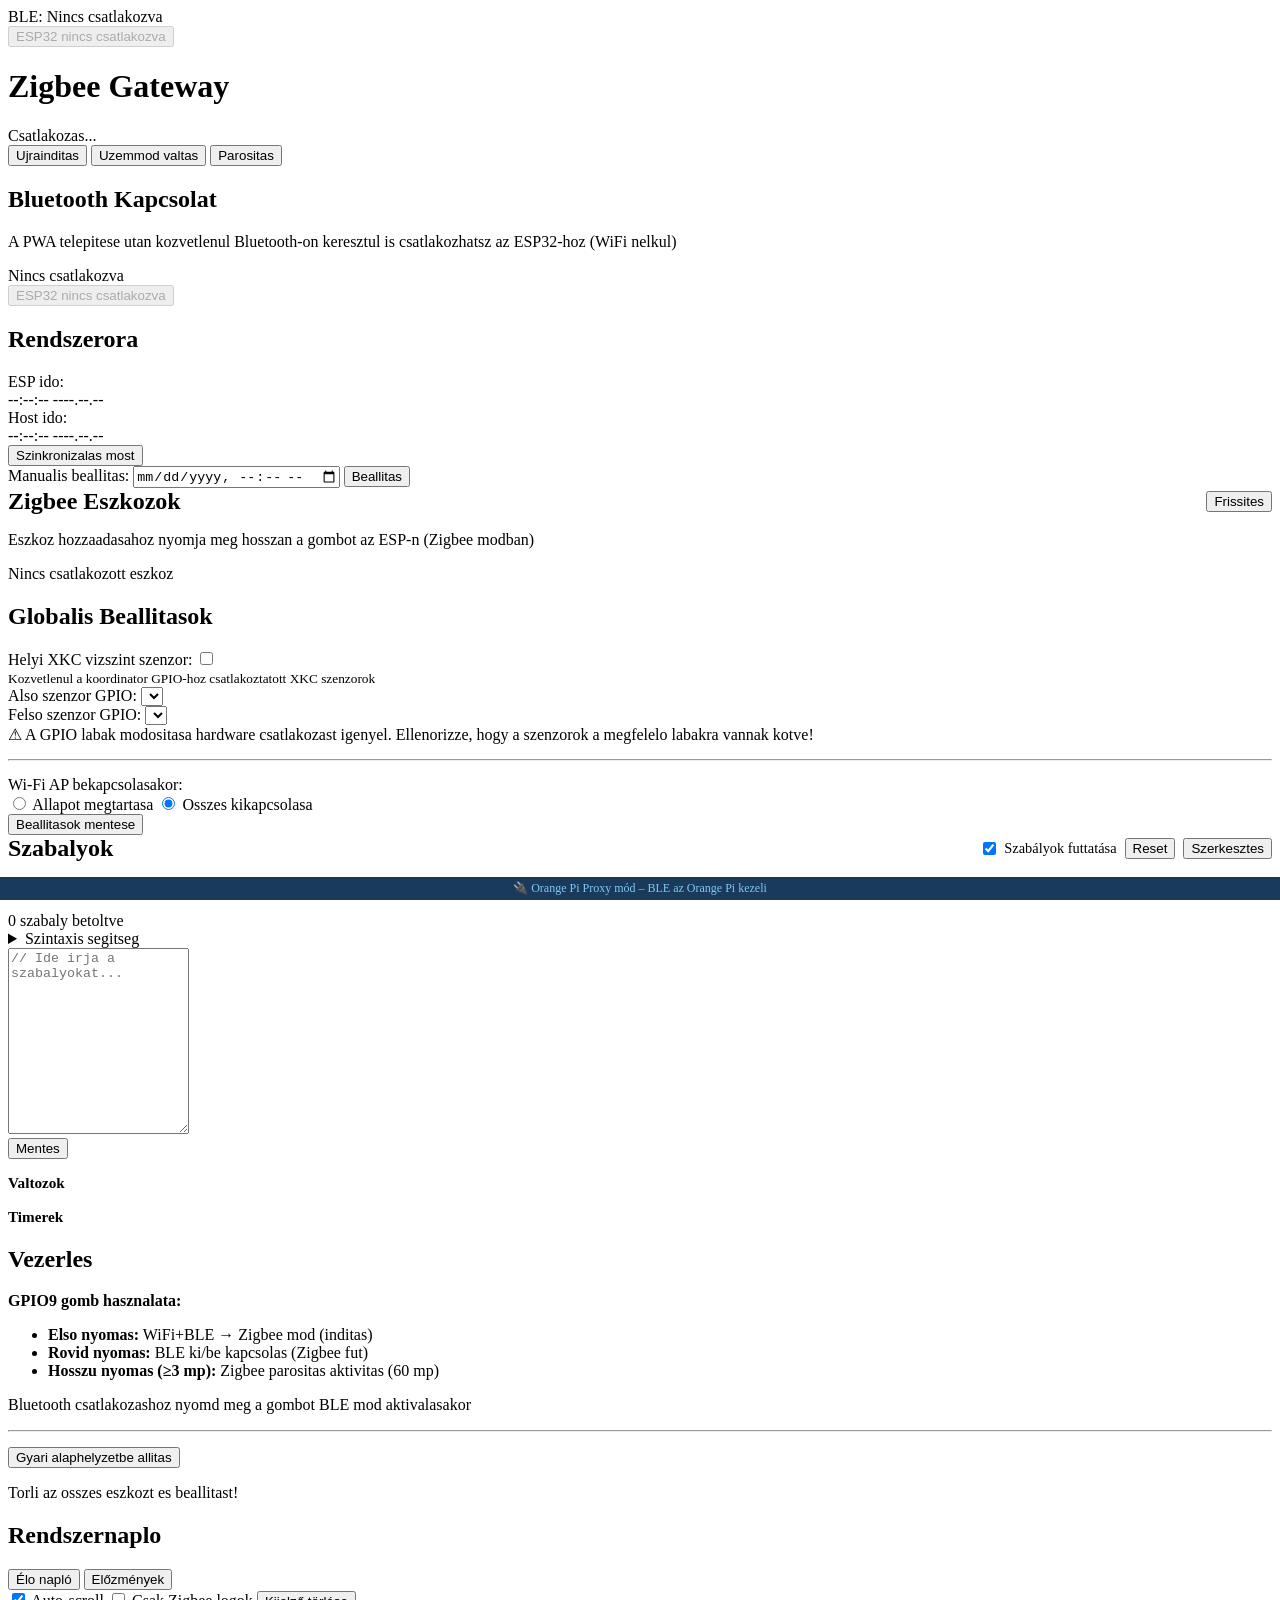
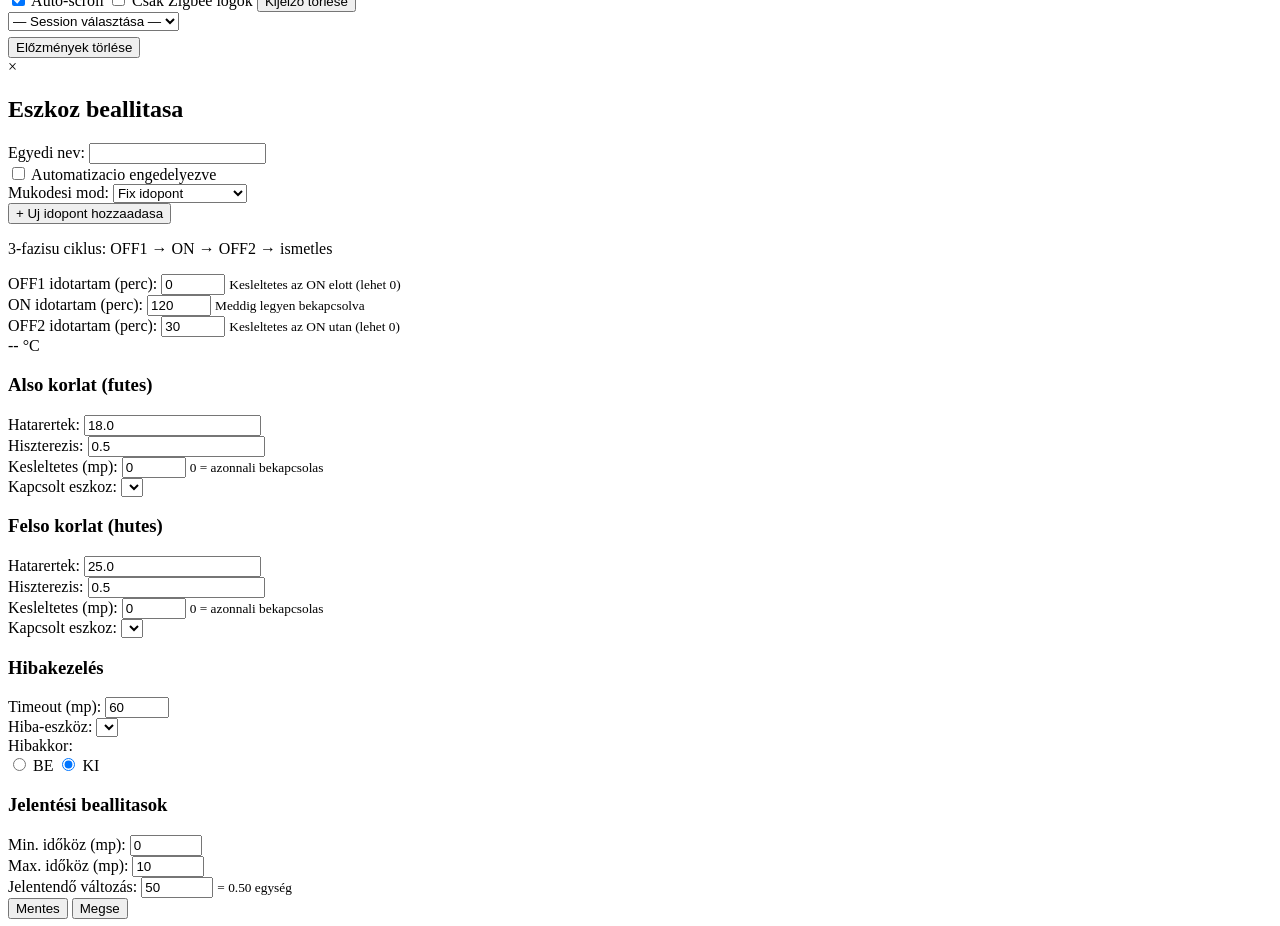
==== scripts/esp32-web/index.html @ 5b282cc4 "fix: proxy mode web UI – browser no longer uses Web Bluetooth - proxy-patch.js: overrides connectBLE" ====
<!DOCTYPE html>
<html lang="hu">
<head>
    <meta charset="UTF-8">
    <meta name="viewport" content="width=device-width, initial-scale=1.0">
    <meta name="description" content="ESP32-C6 Zigbee Gateway Configuration">
    <meta name="theme-color" content="#0f3460">
    <title>ESP32-C6 Zigbee Gateway</title>
    <link rel="stylesheet" href="style.css">
    <link rel="manifest" href="manifest.json">
</head>
<body>
    <!-- Sticky BLE Status Bar -->
    <div class="sticky-ble-bar">
        <div class="ble-status">
            <span id="sticky-ble-indicator" class="status-dot disconnected"></span>
            <span id="sticky-ble-text">BLE: Nincs csatlakozva</span>
        </div>
        <div class="ble-actions">
            <button onclick="connectBLE()" id="sticky-ble-connect-btn" class="btn btn-primary btn-small">BLE Csatlakozas</button>
            <button onclick="disconnectBLE()" id="sticky-ble-disconnect-btn" class="btn btn-secondary btn-small hidden">Kapcsolat bontasa</button>
        </div>
    </div>

    <div class="container">
        <header>
            <h1>Zigbee Gateway</h1>
            <div class="status-bar">
                <span id="status-indicator" class="status-dot"></span>
                <span id="status-text">Csatlakozas...</span>
            </div>
        </header>

        <main>
            <!-- Device Control Panel -->
            <section class="card control-panel-card">
                <div class="control-panel-buttons">
                    <button onclick="rebootDevice()" class="btn btn-danger btn-small">Ujrainditas</button>
                    <button onclick="switchMode()" class="btn btn-secondary btn-small" id="mode-switch-btn">Uzemmod valtas</button>
                    <button onclick="startPairing()" class="btn btn-primary btn-small" id="pairing-btn">Parositas</button>
                </div>
            </section>

            <!-- BLE Connection Section -->
            <section class="card ble-card" id="ble-section">
                <h2>Bluetooth Kapcsolat</h2>
                <p class="hint">A PWA telepitese utan kozvetlenul Bluetooth-on keresztul is csatlakozhatsz az ESP32-hoz (WiFi nelkul)</p>
                <div class="ble-status" id="ble-status">
                    <span id="ble-indicator" class="status-dot disconnected"></span>
                    <span id="ble-text">Nincs csatlakozva</span>
                </div>
                <button onclick="connectBLE()" id="ble-connect-btn" class="btn btn-primary">Csatlakozas Bluetooth-on</button>
                <button onclick="disconnectBLE()" id="ble-disconnect-btn" class="btn btn-secondary hidden">Kapcsolat bontasa</button>
            </section>

            <!-- System Clock Section -->
            <section class="card">
                <h2>Rendszerora</h2>
                <div class="clock-container">
                    <div class="clock-column">
                        <div class="clock-label">ESP ido:</div>
                        <div class="clock-display">
                            <span id="esp-time">--:--:--</span>
                            <span id="esp-date">----.--.--</span>
                        </div>
                    </div>
                    <div class="clock-column">
                        <div class="clock-label">Host ido:</div>
                        <div class="clock-display host-clock">
                            <span id="current-time">--:--:--</span>
                            <span id="current-date">----.--.--</span>
                        </div>
                    </div>
                </div>
                <div class="rtc-status" id="rtc-status"></div>
                <div class="rtc-actions">
                    <button onclick="syncRtc()" class="btn btn-success">Szinkronizalas most</button>
                </div>
                <div class="form-group manual-rtc">
                    <label for="datetime-input">Manualis beallitas:</label>
                    <input type="datetime-local" id="datetime-input">
                    <button onclick="setRtc()" class="btn btn-secondary btn-small">Beallitas</button>
                </div>
            </section>

            <!-- Zigbee Devices Section -->
            <section class="card">
                <div style="display: flex; justify-content: space-between; align-items: center; margin-bottom: 15px;">
                    <h2 style="margin: 0; padding: 0; border: none;">Zigbee Eszkozok</h2>
                    <button onclick="refreshDevices()" class="btn btn-secondary btn-small" id="refresh-devices-btn">
                        Frissites
                    </button>
                </div>
                <p class="hint">Eszkoz hozzaadasahoz nyomja meg hosszan a gombot az ESP-n (Zigbee modban)</p>
                <div id="device-list" class="device-list">
                    <p class="no-devices">Nincs csatlakozott eszkoz</p>
                </div>
            </section>

            <!-- Global Settings Section -->
            <section class="card">
                <h2>Globalis Beallitasok</h2>

                <!-- Local XKC Sensor Toggle -->
                <div class="form-group">
                    <div class="toggle-label">
                        <span>Helyi XKC vizszint szenzor:</span>
                        <label class="switch">
                            <input type="checkbox" id="xkc-enabled" onchange="onXkcToggleChange()">
                            <span class="slider round"></span>
                        </label>
                    </div>
                    <small class="hint">Kozvetlenul a koordinator GPIO-hoz csatlakoztatott XKC szenzorok</small>
                </div>

                <!-- GPIO Pin Selection (shown only when toggle is ON) -->
                <div id="xkc-gpio-settings" class="hidden">
                    <div class="form-group">
                        <label for="xkc-gpio-lower">Also szenzor GPIO:</label>
                        <select id="xkc-gpio-lower" class="form-select"></select>
                    </div>
                    <div class="form-group">
                        <label for="xkc-gpio-upper">Felso szenzor GPIO:</label>
                        <select id="xkc-gpio-upper" class="form-select"></select>
                    </div>
                    <div class="warning-box">
                        &#9888; A GPIO labak modositasa hardware csatlakozast igenyel.
                        Ellenorizze, hogy a szenzorok a megfelelo labakra vannak kotve!
                    </div>
                </div>

                <hr style="margin: 15px 0; border-color: var(--border-color);">

                <!-- WiFi behavior (kept) -->
                <div class="form-group">
                    <label>Wi-Fi AP bekapcsolasakor:</label>
                    <div class="radio-group">
                        <label class="radio-label">
                            <input type="radio" name="wifi-behavior" value="maintain" id="wifi-maintain">
                            <span>Allapot megtartasa</span>
                        </label>
                        <label class="radio-label">
                            <input type="radio" name="wifi-behavior" value="poweroff" id="wifi-poweroff" checked>
                            <span>Osszes kikapcsolasa</span>
                        </label>
                    </div>
                </div>

                <button onclick="saveGlobalConfig()" class="btn btn-primary">Beallitasok mentese</button>
            </section>

            <!-- Rules Engine Section -->
            <section class="card">
                <div style="display: flex; justify-content: space-between; align-items: center; margin-bottom: 15px;">
                    <h2 style="margin: 0; padding: 0; border: none;">Szabalyok</h2>
                    <div style="display: flex; gap: 8px; align-items: center;">
                        <label style="display: flex; align-items: center; gap: 5px; font-size: 0.9em; cursor: pointer;">
                            <input type="checkbox" id="rules-enabled" onchange="onRulesEnabledChange()" checked>
                            Szabályok futtatása
                        </label>
                        <button onclick="resetRulesEngine()" class="btn btn-danger btn-small" title="Torol minden szabalyt es valtozo-konfigot az NVS-bol">
                            Reset
                        </button>
                        <button onclick="toggleRulesEditor()" class="btn btn-secondary btn-small" id="rules-toggle-btn">
                            Szerkesztes
                        </button>
                    </div>
                </div>
                <p class="hint">Szabalyok. Eszkozneveknel ne hasznaljon szokozoket (hasznaljon _ jelet).</p>

                <div id="rules-status-bar" class="rules-status-bar">
                    <span id="rules-count">0 szabaly betoltve</span>
                </div>

                <!-- Rules Editor (hidden by default) -->
                <div id="rules-editor-section" class="hidden">
                    <div class="rules-info">
                        <details>
                            <summary>Szintaxis segitseg</summary>
                            <pre>on SensorNev do
  if [SensorNev] < 18 and [hour] >= 6
    on Eszkoz
  else
    off Eszkoz
  endif
endon

on timer 1 do
  off Pump
endon

on boot do
  set var1 0
endon

on time 18:00 do
  on Light
endon

// Parancsok: on/off/toggle Eszkoz
// Timer: timerSet N mp, timerCancel N
// Valtozo: set var1 ertek
// Ertekek: [SensorNev] [var1] [hour]
//          [minute] [uptime]
// Operatorok: < > <= >= = !=
// Logika: and, or, not</pre>
                        </details>
                    </div>
                    <textarea id="rules-editor" rows="12" spellcheck="false" placeholder="// Ide irja a szabalyokat..."></textarea>
                    <div class="rules-toolbar">
                        <button onclick="saveRules()" class="btn btn-primary btn-small">Mentes</button>
                        <span id="rules-save-status"></span>
                    </div>
                </div>

                <!-- Rules Variables -->
                <div id="rules-vars-section">
                    <h3 style="margin-top: 15px; font-size: 0.95rem;">Valtozok</h3>
                    <div id="rules-vars-list" class="rules-cards"></div>
                </div>

                <!-- Rules Timers -->
                <div id="rules-timers-section">
                    <h3 style="margin-top: 10px; font-size: 0.95rem;">Timerek</h3>
                    <div id="rules-timers-list" class="rules-cards"></div>
                </div>
            </section>

            <!-- Mode Control Info Section -->
            <section class="card action-card">
                <h2>Vezerles</h2>
                <div class="info-box">
                    <p><strong>GPIO9 gomb hasznalata:</strong></p>
                    <ul class="info-list">
                        <li><strong>Elso nyomas:</strong> WiFi+BLE → Zigbee mod (inditas)</li>
                        <li><strong>Rovid nyomas:</strong> BLE ki/be kapcsolas (Zigbee fut)</li>
                        <li><strong>Hosszu nyomas (&ge;3 mp):</strong> Zigbee parositas aktivitas (60 mp)</li>
                    </ul>
                </div>
                <p class="hint">Bluetooth csatlakozashoz nyomd meg a gombot BLE mod aktivalasakor</p>
                <hr style="margin: 15px 0; border-color: var(--border-color);">
                <button onclick="factoryReset()" class="btn btn-danger">Gyari alaphelyzetbe allitas</button>
                <p class="hint warning">Torli az osszes eszkozt es beallitast!</p>
            </section>

            <!-- Log viewer section -->
            <section class="card" id="logs-section">
                <h2>Rendszernaplо</h2>
                <div class="log-tab-bar">
                    <button class="log-tab-btn active" onclick="showLogTab('live')" id="log-tab-btn-live">Élо napló</button>
                    <button class="log-tab-btn" onclick="showLogTab('history')" id="log-tab-btn-history">Előzmények</button>
                </div>

                <!-- Live log tab -->
                <div id="log-tab-live">
                    <div id="live-log-box" class="log-box"></div>
                    <div class="log-controls">
                        <label><input type="checkbox" id="log-autoscroll" checked> Auto-scroll</label>
                        <label><input type="checkbox" id="log-zigbee-only" onchange="onLogFilterChange()"> Csak Zigbee logok</label>
                        <button class="btn btn-secondary btn-small" onclick="clearLiveDisplay()">Kijelző törlése</button>
                    </div>
                </div>

                <!-- History tab -->
                <div id="log-tab-history" class="hidden">
                    <select id="history-session-select" onchange="loadHistoryContent()">
                        <option value="">— Session választása —</option>
                    </select>
                    <div id="history-log-box" class="log-box"></div>
                    <button class="btn btn-danger btn-small" onclick="clearLogHistory()" style="margin-top:6px">Előzmények törlése</button>
                </div>
            </section>
        </main>

        <!-- Device Config Modal -->
        <div id="device-modal" class="modal hidden">
            <div class="modal-content">
                <span class="close" onclick="closeModal()">&times;</span>

                <h2>Eszkoz beallitasa</h2>
                <form id="device-form">
                    <input type="hidden" id="edit-ieee-addr">

                    <div class="form-group">
                        <label for="edit-name">Egyedi nev:</label>
                        <input type="text" id="edit-name" maxlength="31">
                    </div>

                    <input type="hidden" id="edit-device-type">

                    <!-- ON/OFF device settings -->
                    <div id="onoff-settings">
                        <div class="form-group">
                            <label>
                                <input type="checkbox" id="edit-enabled">
                                Automatizacio engedelyezve
                            </label>
                        </div>

                        <div class="form-group">
                            <label for="edit-mode">Mukodesi mod:</label>
                            <select id="edit-mode" onchange="onModeChange()">
                                <option value="fixed_time">Fix idopont</option>
                                <option value="delay">Delay (Kesleltetes)</option>
                            </select>
                        </div>

                        <!-- Fixed Time Mode Settings -->
                        <div id="fixed-time-settings">
                            <div id="time-pairs-container"></div>
                            <button type="button" onclick="addTimePair()" class="btn btn-secondary btn-small">
                                + Uj idopont hozzaadasa
                            </button>
                        </div>

                        <!-- Delay Mode Settings -->
                        <div id="delay-settings" class="hidden">
                            <p class="hint">3-fazisu ciklus: OFF1 → ON → OFF2 → ismetles</p>
                            <div class="form-group">
                                <label for="edit-delay-off1">OFF1 idotartam (perc):</label>
                                <input type="number" id="edit-delay-off1" min="0" max="1440" value="0">
                                <small class="hint">Kesleltetes az ON elott (lehet 0)</small>
                            </div>
                            <div class="form-group">
                                <label for="edit-delay-duration">ON idotartam (perc):</label>
                                <input type="number" id="edit-delay-duration" min="1" max="1440" value="120">
                                <small class="hint">Meddig legyen bekapcsolva</small>
                            </div>
                            <div class="form-group">
                                <label for="edit-delay-off2">OFF2 idotartam (perc):</label>
                                <input type="number" id="edit-delay-off2" min="0" max="1440" value="30">
                                <small class="hint">Kesleltetes az ON utan (lehet 0)</small>
                            </div>
                        </div>
                    </div>

                    <!-- Sensor device settings -->
                    <div id="sensor-settings" class="hidden">
                        <div class="sensor-current-value">
                            <span class="sensor-value-number" id="edit-current-value">--</span>
                            <span class="sensor-value-unit" id="edit-value-unit">°C</span>
                        </div>

                        <div class="threshold-group">
                            <h3 id="lower-threshold-title">Also korlat (futes)</h3>
                            <div class="threshold-logic" id="lower-threshold-logic"></div>
                            <div class="form-group" id="lower-threshold-form">
                                <label for="edit-lower-threshold">Hatarertek:</label>
                                <input type="number" id="edit-lower-threshold" step="0.1" value="18.0" oninput="updateThresholdLogicDisplay()">
                            </div>
                            <div class="form-group" id="lower-hysteresis-form">
                                <label for="edit-lower-hysteresis">Hiszterezis:</label>
                                <input type="number" id="edit-lower-hysteresis" step="0.1" min="0" value="0.5" oninput="updateThresholdLogicDisplay()">
                            </div>
                            <div class="form-group" id="lower-delay-form">
                                <label for="edit-lower-delay">Kesleltetes (mp):</label>
                                <input type="number" id="edit-lower-delay" min="0" max="3600" step="1" value="0" oninput="updateThresholdLogicDisplay()">
                                <small class="hint">0 = azonnali bekapcsolas</small>
                            </div>
                            <div class="form-group">
                                <label for="edit-lower-linked">Kapcsolt eszkoz:</label>
                                <select id="edit-lower-linked"></select>
                            </div>
                        </div>

                        <div class="threshold-group">
                            <h3 id="upper-threshold-title">Felso korlat (hutes)</h3>
                            <div class="threshold-logic" id="upper-threshold-logic"></div>
                            <div class="form-group" id="upper-threshold-form">
                                <label for="edit-upper-threshold">Hatarertek:</label>
                                <input type="number" id="edit-upper-threshold" step="0.1" value="25.0" oninput="updateThresholdLogicDisplay()">
                            </div>
                            <div class="form-group" id="upper-hysteresis-form">
                                <label for="edit-upper-hysteresis">Hiszterezis:</label>
                                <input type="number" id="edit-upper-hysteresis" step="0.1" min="0" value="0.5" oninput="updateThresholdLogicDisplay()">
                            </div>
                            <div class="form-group" id="upper-delay-form">
                                <label for="edit-upper-delay">Kesleltetes (mp):</label>
                                <input type="number" id="edit-upper-delay" min="0" max="3600" step="1" value="0" oninput="updateThresholdLogicDisplay()">
                                <small class="hint">0 = azonnali bekapcsolas</small>
                            </div>
                            <div class="form-group">
                                <label for="edit-upper-linked">Kapcsolt eszkoz:</label>
                                <select id="edit-upper-linked"></select>
                            </div>
                        </div>

                        <div class="threshold-group">
                            <h3>Hibakezelés</h3>
                            <div class="form-group">
                                <label for="edit-timeout">Timeout (mp):</label>
                                <input type="number" id="edit-timeout" min="10" max="3600" value="60">
                            </div>
                            <div class="form-group">
                                <label for="edit-error-linked">Hiba-eszköz:</label>
                                <select id="edit-error-linked" onchange="updateErrorActionVisibility()"></select>
                            </div>
                            <div class="form-group hidden" id="error-action-group">
                                <label>Hibakkor:</label>
                                <div class="inline-radio">
                                    <label><input type="radio" name="error-action" value="on"> BE</label>
                                    <label><input type="radio" name="error-action" value="off" checked> KI</label>
                                </div>
                            </div>
                        </div>

                        <div class="threshold-group" id="report-settings-group">
                            <h3>Jelentési beallitasok</h3>
                            <div class="form-group">
                                <label for="edit-report-min">Min. időköz (mp):</label>
                                <input type="number" id="edit-report-min" min="0" max="65535" value="0">
                            </div>
                            <div class="form-group">
                                <label for="edit-report-max">Max. időköz (mp):</label>
                                <input type="number" id="edit-report-max" min="1" max="65535" value="10">
                            </div>
                            <div class="form-group">
                                <label for="edit-report-change">Jelentendő változás:</label>
                                <input type="number" id="edit-report-change" min="1" max="32767" value="50" oninput="updateReportChangeDisplay()">
                                <small class="hint">= <span id="report-change-display">0.50</span> <span id="report-change-unit">egység</span></small>
                            </div>
                        </div>
                    </div>

                    <div class="modal-actions">
                        <button type="button" onclick="saveDeviceConfig()" class="btn btn-primary">Mentes</button>
                        <button type="button" onclick="closeModal()" class="btn btn-secondary">Megse</button>
                    </div>
                </form>
            </div>
        </div>

        <!-- Toast Notification -->
        <div id="toast" class="toast hidden"></div>
    </div>

    <script src="ble-service.js"></script>
    <script src="script.js"></script>
    <script src="proxy-patch.js"></script>
    <script>
        // Register service worker for PWA
        if ('serviceWorker' in navigator) {
            window.addEventListener('load', () => {
                navigator.serviceWorker.register('/service-worker.js')
                    .then(registration => {
                        console.log('Service Worker registered:', registration);
                    })
                    .catch(error => {
                        console.log('Service Worker registration failed:', error);
                    });
            });
        }
    </script>
</body>
</html>
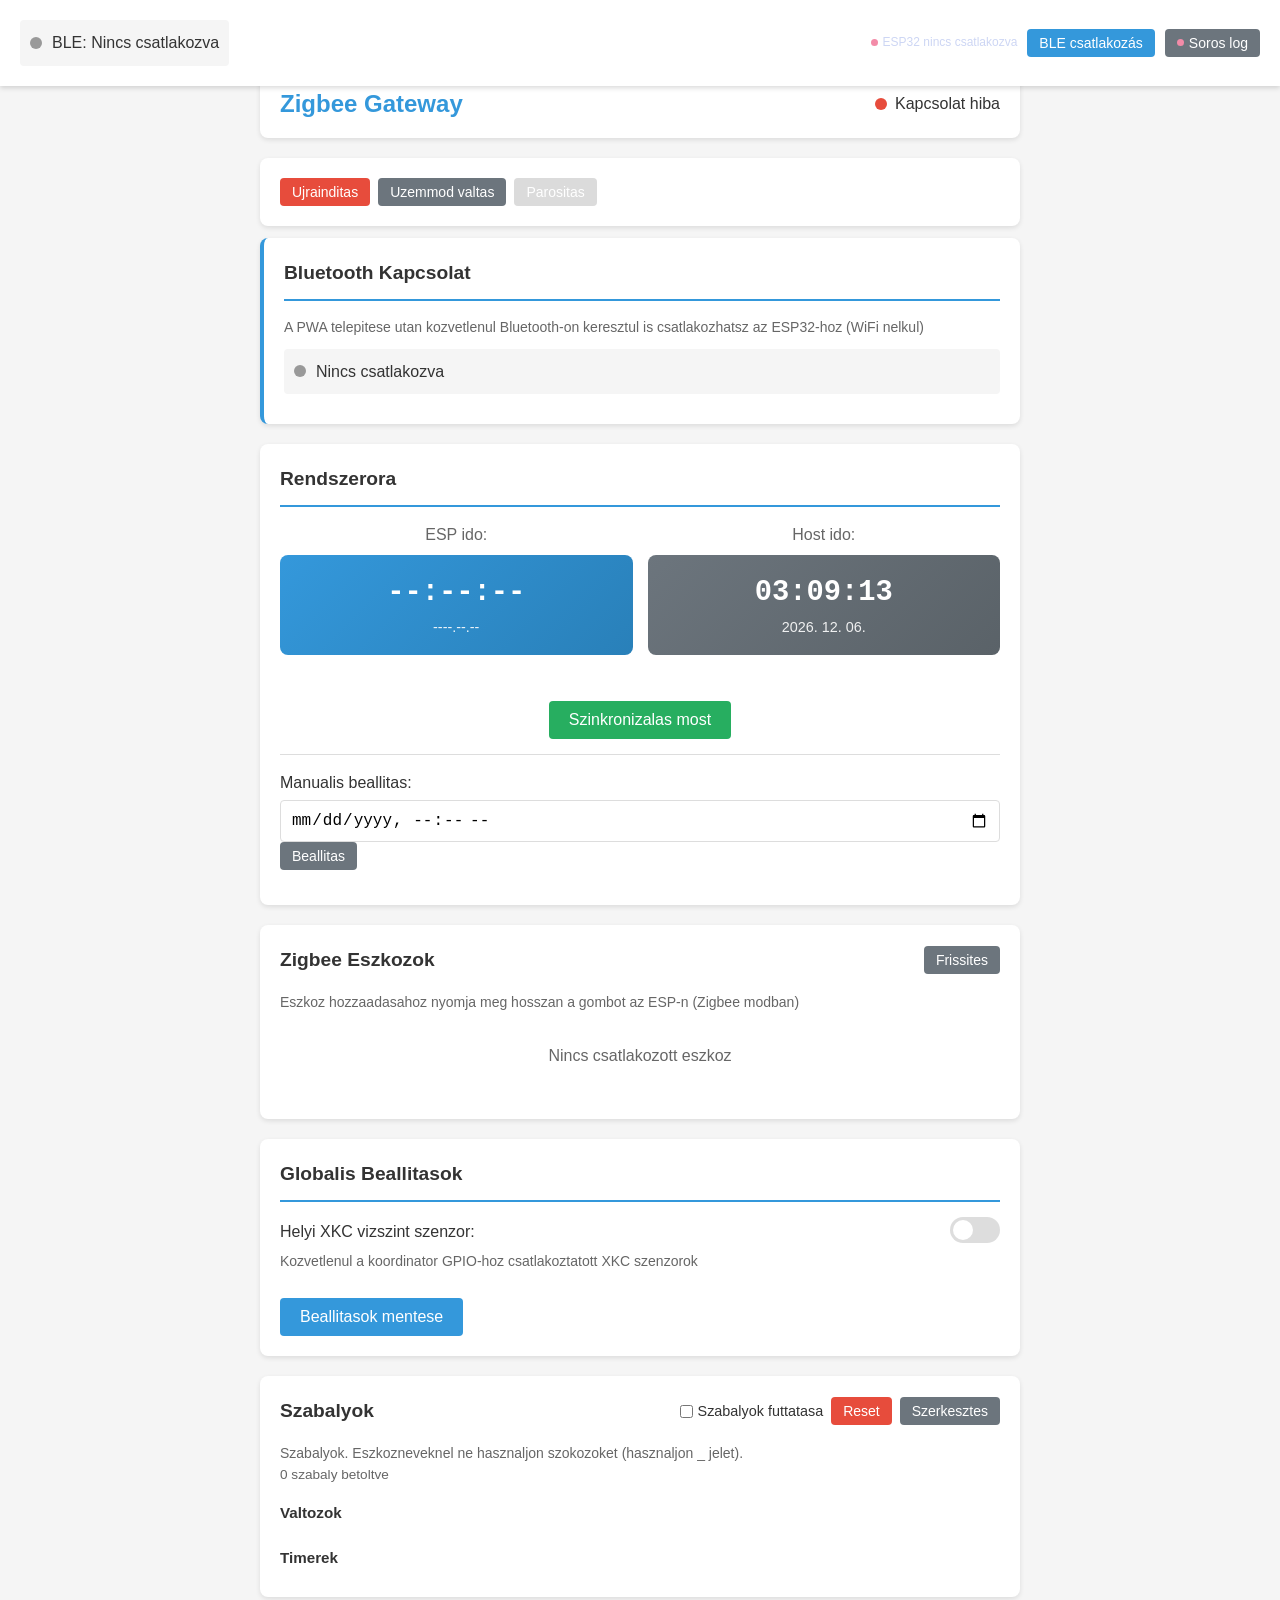
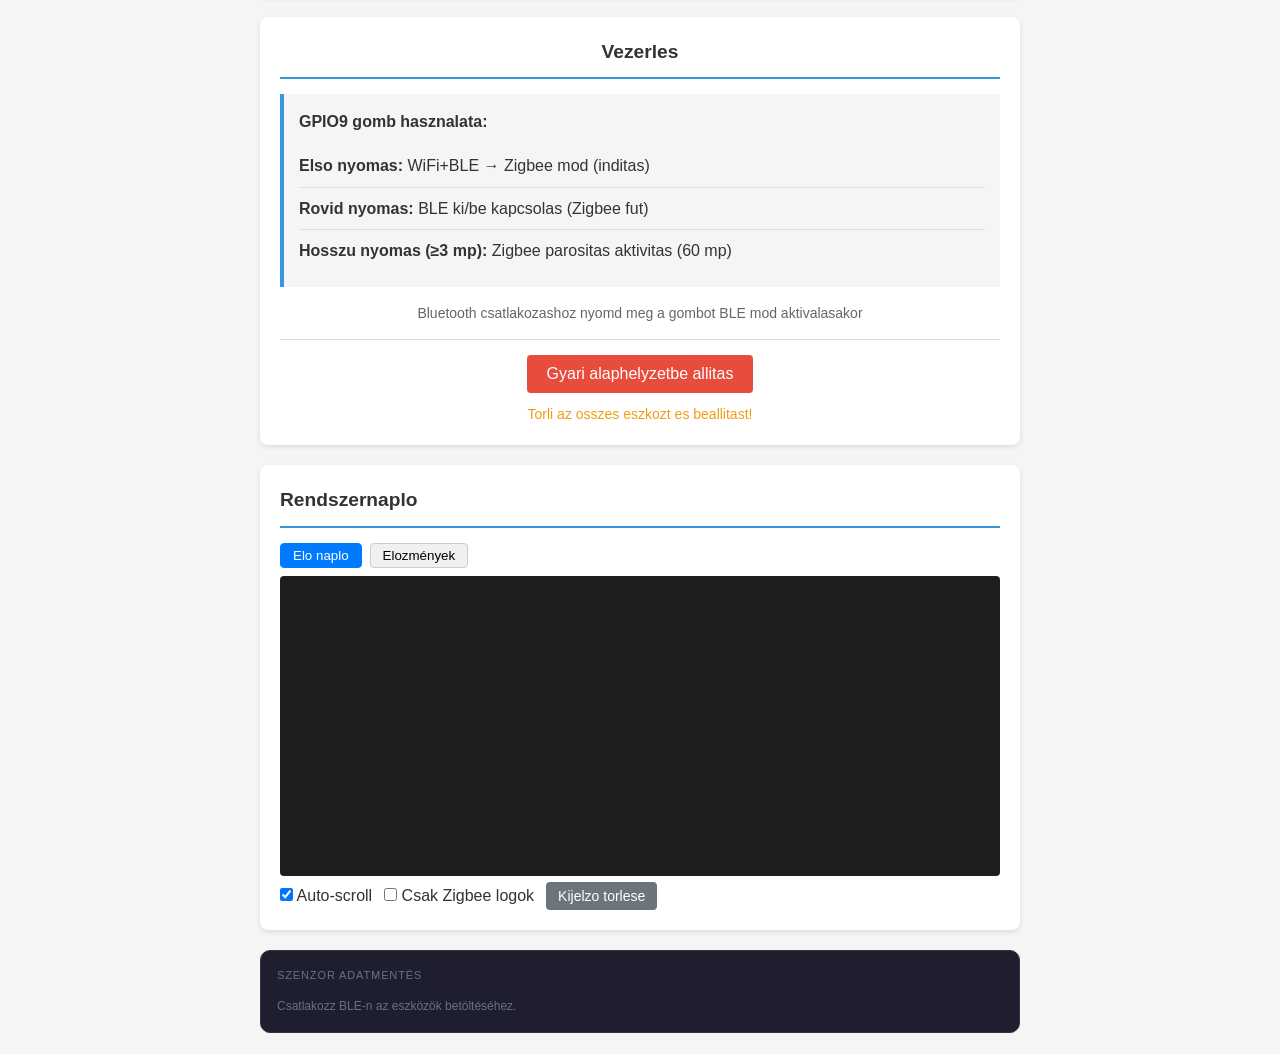
==== commit 03705876: "feat: screen-based serial monitor + sensor data logging + remote flash - esp32-serial.service: scree" ====
--- a/scripts/esp32-web/index.html
+++ b/scripts/esp32-web/index.html
@@ -85,11 +85,9 @@
 
             <!-- Zigbee Devices Section -->
             <section class="card">
-                <div style="display: flex; justify-content: space-between; align-items: center; margin-bottom: 15px;">
-                    <h2 style="margin: 0; padding: 0; border: none;">Zigbee Eszkozok</h2>
-                    <button onclick="refreshDevices()" class="btn btn-secondary btn-small" id="refresh-devices-btn">
-                        Frissites
-                    </button>
+                <div class="section-header">
+                    <h2>Zigbee Eszkozok</h2>
+                    <button onclick="refreshDevices()" class="btn btn-secondary btn-small" id="refresh-devices-btn">Frissites</button>
                 </div>
                 <p class="hint">Eszkoz hozzaadasahoz nyomja meg hosszan a gombot az ESP-n (Zigbee modban)</p>
                 <div id="device-list" class="device-list">
@@ -129,41 +127,20 @@
                     </div>
                 </div>
 
-                <hr style="margin: 15px 0; border-color: var(--border-color);">
-
-                <!-- WiFi behavior (kept) -->
-                <div class="form-group">
-                    <label>Wi-Fi AP bekapcsolasakor:</label>
-                    <div class="radio-group">
-                        <label class="radio-label">
-                            <input type="radio" name="wifi-behavior" value="maintain" id="wifi-maintain">
-                            <span>Allapot megtartasa</span>
-                        </label>
-                        <label class="radio-label">
-                            <input type="radio" name="wifi-behavior" value="poweroff" id="wifi-poweroff" checked>
-                            <span>Osszes kikapcsolasa</span>
-                        </label>
-                    </div>
-                </div>
-
-                <button onclick="saveGlobalConfig()" class="btn btn-primary">Beallitasok mentese</button>
+                <button onclick="saveGlobalConfig()" class="btn btn-primary" style="margin-top:10px">Beallitasok mentese</button>
             </section>
 
             <!-- Rules Engine Section -->
             <section class="card">
-                <div style="display: flex; justify-content: space-between; align-items: center; margin-bottom: 15px;">
-                    <h2 style="margin: 0; padding: 0; border: none;">Szabalyok</h2>
-                    <div style="display: flex; gap: 8px; align-items: center;">
-                        <label style="display: flex; align-items: center; gap: 5px; font-size: 0.9em; cursor: pointer;">
-                            <input type="checkbox" id="rules-enabled" onchange="onRulesEnabledChange()" checked>
-                            Szabályok futtatása
+                <div class="section-header">
+                    <h2>Szabalyok</h2>
+                    <div class="rules-header-actions">
+                        <label class="rules-enabled-label">
+                            <input type="checkbox" id="rules-enabled" onchange="onRulesEnabledChange()">
+                            Szabalyok futtatasa
                         </label>
-                        <button onclick="resetRulesEngine()" class="btn btn-danger btn-small" title="Torol minden szabalyt es valtozo-konfigot az NVS-bol">
-                            Reset
-                        </button>
-                        <button onclick="toggleRulesEditor()" class="btn btn-secondary btn-small" id="rules-toggle-btn">
-                            Szerkesztes
-                        </button>
+                        <button onclick="resetRulesEngine()" class="btn btn-danger btn-small" title="Torol minden szabalyt es valtozo-konfigot az NVS-bol">Reset</button>
+                        <button onclick="toggleRulesEditor()" class="btn btn-secondary btn-small" id="rules-toggle-btn">Szerkesztes</button>
                     </div>
                 </div>
                 <p class="hint">Szabalyok. Eszkozneveknel ne hasznaljon szokozoket (hasznaljon _ jelet).</p>
@@ -178,7 +155,7 @@
                         <details>
                             <summary>Szintaxis segitseg</summary>
                             <pre>on SensorNev do
-  if [SensorNev] < 18 and [hour] >= 6
+  if [SensorNev] &lt; 18 and [hour] &gt;= 6
     on Eszkoz
   else
     off Eszkoz
@@ -202,7 +179,7 @@
 // Valtozo: set var1 ertek
 // Ertekek: [SensorNev] [var1] [hour]
 //          [minute] [uptime]
-// Operatorok: < > <= >= = !=
+// Operatorok: &lt; &gt; &lt;= &gt;= = !=
 // Logika: and, or, not</pre>
                         </details>
                     </div>
@@ -215,13 +192,13 @@
 
                 <!-- Rules Variables -->
                 <div id="rules-vars-section">
-                    <h3 style="margin-top: 15px; font-size: 0.95rem;">Valtozok</h3>
+                    <h3 class="rules-subheader">Valtozok</h3>
                     <div id="rules-vars-list" class="rules-cards"></div>
                 </div>
 
                 <!-- Rules Timers -->
                 <div id="rules-timers-section">
-                    <h3 style="margin-top: 10px; font-size: 0.95rem;">Timerek</h3>
+                    <h3 class="rules-subheader">Timerek</h3>
                     <div id="rules-timers-list" class="rules-cards"></div>
                 </div>
             </section>
@@ -238,17 +215,17 @@
                     </ul>
                 </div>
                 <p class="hint">Bluetooth csatlakozashoz nyomd meg a gombot BLE mod aktivalasakor</p>
-                <hr style="margin: 15px 0; border-color: var(--border-color);">
+                <hr class="divider">
                 <button onclick="factoryReset()" class="btn btn-danger">Gyari alaphelyzetbe allitas</button>
                 <p class="hint warning">Torli az osszes eszkozt es beallitast!</p>
             </section>
 
             <!-- Log viewer section -->
             <section class="card" id="logs-section">
-                <h2>Rendszernaplо</h2>
+                <h2>Rendszernaplo</h2>
                 <div class="log-tab-bar">
-                    <button class="log-tab-btn active" onclick="showLogTab('live')" id="log-tab-btn-live">Élо napló</button>
-                    <button class="log-tab-btn" onclick="showLogTab('history')" id="log-tab-btn-history">Előzmények</button>
+                    <button class="log-tab-btn active" onclick="showLogTab('live')" id="log-tab-btn-live">Elo naplo</button>
+                    <button class="log-tab-btn" onclick="showLogTab('history')" id="log-tab-btn-history">Elozmények</button>
                 </div>
 
                 <!-- Live log tab -->
@@ -257,17 +234,22 @@
                     <div class="log-controls">
                         <label><input type="checkbox" id="log-autoscroll" checked> Auto-scroll</label>
                         <label><input type="checkbox" id="log-zigbee-only" onchange="onLogFilterChange()"> Csak Zigbee logok</label>
-                        <button class="btn btn-secondary btn-small" onclick="clearLiveDisplay()">Kijelző törlése</button>
+                        <button class="btn btn-secondary btn-small" onclick="clearLiveDisplay()">Kijelzo torlese</button>
                     </div>
                 </div>
 
                 <!-- History tab -->
                 <div id="log-tab-history" class="hidden">
-                    <select id="history-session-select" onchange="loadHistoryContent()">
-                        <option value="">— Session választása —</option>
-                    </select>
-                    <div id="history-log-box" class="log-box"></div>
-                    <button class="btn btn-danger btn-small" onclick="clearLogHistory()" style="margin-top:6px">Előzmények törlése</button>
+                    <div id="log-history-ble-msg" class="hint hidden">
+                        BLE uzemmodban az elozmeny naplo nem elheto el. Kapcsoljon WiFi-re.
+                    </div>
+                    <div id="log-history-wifi-content">
+                        <select id="history-session-select" onchange="loadHistoryContent()">
+                            <option value="">&#8212; Session valasztasa &#8212;</option>
+                        </select>
+                        <div id="history-log-box" class="log-box"></div>
+                        <button class="btn btn-danger btn-small" onclick="clearLogHistory()" style="margin-top:6px">Elozmények torlese</button>
+                    </div>
                 </div>
             </section>
         </main>
@@ -276,7 +258,6 @@
         <div id="device-modal" class="modal hidden">
             <div class="modal-content">
                 <span class="close" onclick="closeModal()">&times;</span>
-
                 <h2>Eszkoz beallitasa</h2>
                 <form id="device-form">
                     <input type="hidden" id="edit-ieee-addr">
@@ -338,7 +319,7 @@
                     <div id="sensor-settings" class="hidden">
                         <div class="sensor-current-value">
                             <span class="sensor-value-number" id="edit-current-value">--</span>
-                            <span class="sensor-value-unit" id="edit-value-unit">°C</span>
+                            <span class="sensor-value-unit" id="edit-value-unit">&#176;C</span>
                         </div>
 
                         <div class="threshold-group">
@@ -392,7 +373,7 @@
                                 <input type="number" id="edit-timeout" min="10" max="3600" value="60">
                             </div>
                             <div class="form-group">
-                                <label for="edit-error-linked">Hiba-eszköz:</label>
+                                <label for="edit-error-linked">Hiba-eszkoz:</label>
                                 <select id="edit-error-linked" onchange="updateErrorActionVisibility()"></select>
                             </div>
                             <div class="form-group hidden" id="error-action-group">
@@ -405,19 +386,19 @@
                         </div>
 
                         <div class="threshold-group" id="report-settings-group">
-                            <h3>Jelentési beallitasok</h3>
-                            <div class="form-group">
-                                <label for="edit-report-min">Min. időköz (mp):</label>
+                            <h3>Jelentesi beallitasok</h3>
+                            <div class="form-group">
+                                <label for="edit-report-min">Min. idokoz (mp):</label>
                                 <input type="number" id="edit-report-min" min="0" max="65535" value="0">
                             </div>
                             <div class="form-group">
-                                <label for="edit-report-max">Max. időköz (mp):</label>
+                                <label for="edit-report-max">Max. idokoz (mp):</label>
                                 <input type="number" id="edit-report-max" min="1" max="65535" value="10">
                             </div>
                             <div class="form-group">
-                                <label for="edit-report-change">Jelentendő változás:</label>
+                                <label for="edit-report-change">Jelentendo valtozas:</label>
                                 <input type="number" id="edit-report-change" min="1" max="32767" value="50" oninput="updateReportChangeDisplay()">
-                                <small class="hint">= <span id="report-change-display">0.50</span> <span id="report-change-unit">egység</span></small>
+                                <small class="hint">= <span id="report-change-display">0.50</span> <span id="report-change-unit">egyseg</span></small>
                             </div>
                         </div>
                     </div>
@@ -438,16 +419,10 @@
     <script src="script.js"></script>
     <script src="proxy-patch.js"></script>
     <script>
-        // Register service worker for PWA
         if ('serviceWorker' in navigator) {
             window.addEventListener('load', () => {
                 navigator.serviceWorker.register('/service-worker.js')
-                    .then(registration => {
-                        console.log('Service Worker registered:', registration);
-                    })
-                    .catch(error => {
-                        console.log('Service Worker registration failed:', error);
-                    });
+                    .catch(err => console.log('SW registration failed:', err));
             });
         }
     </script>
--- a/scripts/esp32-web/style.css
+++ b/scripts/esp32-web/style.css
@@ -0,0 +1,1095 @@
+/* ESP32-C6 Zigbee Gateway - Styles */
+
+:root {
+    --primary-color: #3498db;
+    --primary-dark: #2980b9;
+    --success-color: #27ae60;
+    --success-dark: #219a52;
+    --danger-color: #e74c3c;
+    --warning-color: #f39c12;
+    --text-color: #333;
+    --text-light: #666;
+    --bg-color: #f5f5f5;
+    --card-bg: #fff;
+    --border-color: #ddd;
+    --shadow: 0 2px 5px rgba(0,0,0,0.1);
+}
+
+* {
+    box-sizing: border-box;
+    margin: 0;
+    padding: 0;
+}
+
+body {
+    font-family: -apple-system, BlinkMacSystemFont, 'Segoe UI', Roboto, sans-serif;
+    background-color: var(--bg-color);
+    color: var(--text-color);
+    line-height: 1.6;
+    padding-top: 50px;
+}
+
+/* ============================================================
+   Sticky BLE Status Bar
+   ============================================================ */
+
+.sticky-ble-bar {
+    position: fixed;
+    top: 0;
+    left: 0;
+    right: 0;
+    background: var(--card-bg);
+    box-shadow: 0 2px 5px rgba(0,0,0,0.15);
+    z-index: 1100;
+    padding: 10px 20px;
+    display: flex;
+    justify-content: space-between;
+    align-items: center;
+}
+
+.sticky-ble-bar .ble-status {
+    display: flex;
+    align-items: center;
+    gap: 10px;
+}
+
+.sticky-ble-bar .ble-actions {
+    display: flex;
+    gap: 10px;
+}
+
+/* ============================================================
+   Layout
+   ============================================================ */
+
+.container {
+    max-width: 800px;
+    margin: 0 auto;
+    padding: 20px;
+}
+
+header {
+    display: flex;
+    justify-content: space-between;
+    align-items: center;
+    margin-bottom: 20px;
+    padding: 15px 20px;
+    background: var(--card-bg);
+    border-radius: 8px;
+    box-shadow: var(--shadow);
+}
+
+header h1 {
+    font-size: 1.5rem;
+    color: var(--primary-color);
+}
+
+.status-bar {
+    display: flex;
+    align-items: center;
+    gap: 8px;
+}
+
+.status-dot {
+    width: 12px;
+    height: 12px;
+    border-radius: 50%;
+    background-color: var(--warning-color);
+}
+
+.status-dot.connected {
+    background-color: var(--success-color);
+}
+
+.status-dot.error {
+    background-color: var(--danger-color);
+}
+
+.status-dot.disconnected {
+    background-color: #999;
+}
+
+/* ============================================================
+   Cards
+   ============================================================ */
+
+.card {
+    background: var(--card-bg);
+    border-radius: 8px;
+    padding: 20px;
+    margin-bottom: 20px;
+    box-shadow: var(--shadow);
+}
+
+.card h2 {
+    font-size: 1.2rem;
+    margin-bottom: 15px;
+    padding-bottom: 10px;
+    border-bottom: 2px solid var(--primary-color);
+}
+
+.section-header {
+    display: flex;
+    justify-content: space-between;
+    align-items: center;
+    margin-bottom: 15px;
+}
+
+.section-header h2 {
+    margin: 0;
+    padding: 0;
+    border: none;
+}
+
+.divider {
+    margin: 15px 0;
+    border: none;
+    border-top: 1px solid var(--border-color);
+}
+
+/* ============================================================
+   Clock
+   ============================================================ */
+
+.clock-container {
+    display: grid;
+    grid-template-columns: 1fr 1fr;
+    gap: 15px;
+    margin-bottom: 15px;
+}
+
+.clock-column {
+    text-align: center;
+}
+
+.clock-label {
+    font-weight: 500;
+    margin-bottom: 8px;
+    color: var(--text-light);
+}
+
+.clock-display {
+    text-align: center;
+    padding: 15px;
+    background: linear-gradient(135deg, var(--primary-color), var(--primary-dark));
+    border-radius: 8px;
+    color: white;
+}
+
+.clock-display.host-clock {
+    background: linear-gradient(135deg, #6c757d, #5a6268);
+}
+
+#current-time, #esp-time {
+    display: block;
+    font-size: 1.8rem;
+    font-weight: bold;
+    font-family: monospace;
+}
+
+#current-date, #esp-date {
+    display: block;
+    font-size: 0.9rem;
+    opacity: 0.9;
+}
+
+.rtc-actions {
+    text-align: center;
+    margin-bottom: 15px;
+}
+
+.manual-rtc {
+    border-top: 1px solid var(--border-color);
+    padding-top: 15px;
+    margin-top: 10px;
+}
+
+.manual-rtc label {
+    display: inline-block;
+    margin-right: 10px;
+}
+
+.manual-rtc input {
+    width: auto;
+    margin-right: 10px;
+}
+
+.rtc-status {
+    text-align: center;
+    padding: 8px;
+    margin-bottom: 15px;
+    border-radius: 4px;
+}
+
+.rtc-status.warning {
+    background-color: #fff3cd;
+    color: #856404;
+}
+
+.rtc-status.ok {
+    background-color: #d4edda;
+    color: #155724;
+}
+
+/* ============================================================
+   Forms
+   ============================================================ */
+
+.form-group {
+    margin-bottom: 15px;
+}
+
+.form-group label {
+    display: block;
+    margin-bottom: 5px;
+    font-weight: 500;
+}
+
+input[type="text"],
+input[type="number"],
+input[type="time"],
+input[type="datetime-local"],
+select {
+    width: 100%;
+    padding: 10px;
+    border: 1px solid var(--border-color);
+    border-radius: 4px;
+    font-size: 1rem;
+}
+
+input:focus,
+select:focus {
+    outline: none;
+    border-color: var(--primary-color);
+    box-shadow: 0 0 0 2px rgba(52, 152, 219, 0.2);
+}
+
+.form-select {
+    width: 100%;
+    padding: 8px 10px;
+    border: 1px solid var(--border-color);
+    border-radius: 6px;
+    font-size: 0.95em;
+    background: var(--card-bg);
+    color: var(--text-color);
+}
+
+/* ============================================================
+   Buttons
+   ============================================================ */
+
+.btn {
+    display: inline-block;
+    padding: 10px 20px;
+    border: none;
+    border-radius: 4px;
+    font-size: 1rem;
+    cursor: pointer;
+    transition: background-color 0.2s, transform 0.1s;
+}
+
+.btn:hover  { transform: translateY(-1px); }
+.btn:active { transform: translateY(0); }
+
+.btn-primary   { background-color: var(--primary-color); color: white; }
+.btn-primary:hover { background-color: var(--primary-dark); }
+
+.btn-secondary { background-color: #6c757d; color: white; }
+.btn-secondary:hover { background-color: #5a6268; }
+
+.btn-success   { background-color: var(--success-color); color: white; }
+.btn-success:hover { background-color: var(--success-dark); }
+
+.btn-danger    { background-color: var(--danger-color); color: white; }
+.btn-danger:hover { background-color: #c0392b; }
+
+.btn-small {
+    padding: 6px 12px;
+    font-size: 0.875rem;
+}
+
+.btn:disabled,
+.btn-disabled {
+    background-color: #cccccc !important;
+    cursor: not-allowed;
+    opacity: 0.7;
+    transform: none !important;
+}
+
+.btn-tiny {
+    padding: 2px 8px;
+    font-size: 0.75rem;
+    border-radius: 4px;
+    border: 1px solid var(--border-color);
+    background: #e9ecef;
+    color: #495057;
+    cursor: pointer;
+}
+
+.btn-tiny:hover {
+    background: #ced4da;
+    color: #212529;
+}
+
+/* ============================================================
+   Control Panel
+   ============================================================ */
+
+.control-panel-card {
+    margin-bottom: 12px;
+}
+
+.control-panel-buttons {
+    display: flex;
+    gap: 8px;
+    flex-wrap: wrap;
+}
+
+/* ============================================================
+   Device List & Cards
+   ============================================================ */
+
+.device-list {
+    display: flex;
+    flex-direction: column;
+    gap: 10px;
+}
+
+.no-devices {
+    text-align: center;
+    color: var(--text-light);
+    padding: 30px;
+}
+
+/* Device card base */
+.device-item {
+    padding: 12px 14px;
+    border: 1px solid var(--border-color);
+    border-radius: 8px;
+    background-color: var(--bg-color);
+    display: flex;
+    flex-direction: column;
+    gap: 6px;
+}
+
+/* Left accent for sensor devices */
+.device-item.sensor-device {
+    border-left: 4px solid var(--primary-color);
+}
+
+/* Orange accent for sensor-controlled actuators */
+.device-item.sensor-controlled {
+    border-left: 4px solid var(--warning-color);
+}
+
+/* Top row: name + edit/delete buttons */
+.device-header {
+    display: flex;
+    justify-content: space-between;
+    align-items: flex-start;
+    gap: 10px;
+}
+
+.device-name {
+    font-weight: bold;
+    font-size: 1.05rem;
+    flex: 1;
+}
+
+.device-edit-actions {
+    display: flex;
+    gap: 6px;
+    flex-shrink: 0;
+}
+
+/* Actuator control buttons row */
+.device-ctrl-buttons {
+    display: flex;
+    gap: 6px;
+    flex-wrap: wrap;
+}
+
+/* Sensor value display */
+.sensor-value-display {
+    display: flex;
+    align-items: baseline;
+    gap: 6px;
+    margin: 4px 0;
+}
+
+.sensor-value-number {
+    font-size: 1.8rem;
+    font-weight: bold;
+    color: var(--primary-color);
+}
+
+.sensor-value-unit {
+    font-size: 1rem;
+    color: var(--text-light);
+}
+
+/* Status badges row */
+.device-status {
+    display: flex;
+    align-items: center;
+    gap: 8px;
+    flex-wrap: wrap;
+}
+
+.state-badge {
+    padding: 3px 8px;
+    border-radius: 4px;
+    font-size: 0.75rem;
+    font-weight: bold;
+}
+
+.state-on     { background-color: var(--success-color); color: white; }
+.state-off    { background-color: #6c757d; color: white; }
+.state-sensor { background-color: var(--warning-color); color: white; }
+
+.error-badge {
+    display: inline-flex;
+    align-items: center;
+    gap: 4px;
+    padding: 3px 8px;
+    background-color: #ffebee;
+    color: var(--danger-color);
+    border-radius: 4px;
+    font-size: 0.75rem;
+}
+
+/* Sensor-controlled info row */
+.sensor-control-info {
+    font-size: 0.8rem;
+    color: var(--text-light);
+}
+
+.sensor-control-badge {
+    display: inline-block;
+    padding: 2px 7px;
+    background-color: #fff3cd;
+    color: #856404;
+    border-radius: 3px;
+    font-size: 0.75rem;
+    font-weight: 500;
+    margin-left: 4px;
+}
+
+/* Collapsible details row */
+.device-details {
+    margin-top: 2px;
+}
+
+.device-details > summary {
+    cursor: pointer;
+    font-size: 0.8rem;
+    color: var(--primary-color);
+    user-select: none;
+    list-style: none;
+    display: flex;
+    align-items: center;
+    gap: 4px;
+}
+
+.device-details > summary::before {
+    content: '▶';
+    font-size: 0.65rem;
+    transition: transform 0.2s;
+    display: inline-block;
+}
+
+.device-details[open] > summary::before {
+    transform: rotate(90deg);
+}
+
+.device-details > summary::-webkit-details-marker {
+    display: none;
+}
+
+.device-addr {
+    font-family: monospace;
+    font-size: 0.75rem;
+    color: var(--text-light);
+    margin-top: 4px;
+    padding: 4px 6px;
+    background: var(--card-bg);
+    border-radius: 4px;
+    border: 1px solid var(--border-color);
+}
+
+/* Battery bar */
+.sensor-battery {
+    display: flex;
+    align-items: center;
+    gap: 8px;
+    margin-bottom: 2px;
+}
+
+.battery-label {
+    font-size: 0.8rem;
+    color: var(--text-light);
+}
+
+.battery-bar-bg {
+    width: 36px;
+    height: 14px;
+    background: var(--border-color);
+    border-radius: 3px;
+    overflow: hidden;
+}
+
+.battery-bar {
+    height: 100%;
+    border-radius: 3px;
+    transition: width 0.3s;
+}
+
+.battery-high { background-color: var(--success-color); }
+.battery-mid  { background-color: var(--warning-color); }
+.battery-low  { background-color: var(--danger-color); }
+
+.battery-text {
+    font-size: 0.8rem;
+    color: var(--text-light);
+}
+
+/* ============================================================
+   Modal
+   ============================================================ */
+
+.modal {
+    position: fixed;
+    top: 0; left: 0;
+    width: 100%; height: 100%;
+    background-color: rgba(0, 0, 0, 0.5);
+    display: flex;
+    justify-content: center;
+    align-items: center;
+    z-index: 1000;
+}
+
+.modal.hidden { display: none; }
+
+.modal-content {
+    background: var(--card-bg);
+    padding: 25px;
+    border-radius: 8px;
+    width: 90%;
+    max-width: 500px;
+    max-height: 90vh;
+    overflow-y: auto;
+    position: relative;
+}
+
+.modal-content h2 { margin-bottom: 20px; }
+
+.close {
+    position: absolute;
+    top: 15px; right: 20px;
+    font-size: 1.5rem;
+    cursor: pointer;
+    color: var(--text-light);
+}
+
+.close:hover { color: var(--text-color); }
+
+.modal-actions {
+    display: flex;
+    gap: 10px;
+    margin-top: 20px;
+    justify-content: flex-end;
+}
+
+/* Sensor current value header in modal */
+.sensor-current-value {
+    text-align: center;
+    padding: 14px;
+    background: linear-gradient(135deg, var(--primary-color), var(--primary-dark));
+    border-radius: 8px;
+    color: white;
+    margin-bottom: 15px;
+}
+
+.sensor-current-value .sensor-value-number { color: white; font-size: 2.2rem; }
+.sensor-current-value .sensor-value-unit   { color: rgba(255,255,255,0.85); font-size: 1.2rem; }
+
+/* Threshold groups */
+.threshold-group {
+    background: var(--bg-color);
+    border-radius: 6px;
+    padding: 12px;
+    margin-bottom: 12px;
+}
+
+.threshold-group h3 {
+    font-size: 0.95rem;
+    margin-bottom: 8px;
+    font-weight: 600;
+}
+
+.threshold-group .form-group { margin-bottom: 8px; }
+.threshold-group .form-group:last-child { margin-bottom: 0; }
+
+.threshold-logic {
+    display: flex;
+    gap: 12px;
+    margin-bottom: 10px;
+    font-size: 0.8rem;
+    font-family: monospace;
+    flex-wrap: wrap;
+}
+
+.threshold-logic .logic-on {
+    padding: 3px 8px;
+    background-color: #d4edda;
+    color: #155724;
+    border-radius: 3px;
+}
+
+.threshold-logic .logic-off {
+    padding: 3px 8px;
+    background-color: #f8d7da;
+    color: #721c24;
+    border-radius: 3px;
+}
+
+.sensor-control-warning {
+    background-color: #fff3cd;
+    color: #856404;
+    border: 1px solid #ffc107;
+    border-radius: 6px;
+    padding: 10px 12px;
+    margin-bottom: 12px;
+    font-size: 0.85rem;
+    line-height: 1.4;
+}
+
+.inline-radio {
+    display: flex;
+    gap: 24px;
+}
+
+.inline-radio label {
+    display: flex;
+    align-items: center;
+    gap: 6px;
+    font-weight: normal;
+    cursor: pointer;
+}
+
+.inline-radio input[type="radio"] { width: auto; }
+
+/* Time pairs */
+.time-pair {
+    display: flex;
+    align-items: center;
+    gap: 10px;
+    margin-bottom: 10px;
+    padding: 10px;
+    background-color: var(--bg-color);
+    border-radius: 4px;
+}
+
+.time-pair label { min-width: 40px; }
+.time-pair input[type="time"] { width: 120px; }
+
+.time-pair .remove-btn {
+    padding: 5px 10px;
+    background: none;
+    border: none;
+    color: var(--danger-color);
+    cursor: pointer;
+    font-size: 1.2rem;
+}
+
+/* ============================================================
+   Toast
+   ============================================================ */
+
+.toast {
+    position: fixed;
+    bottom: 20px;
+    right: 20px;
+    padding: 15px 25px;
+    background-color: var(--success-color);
+    color: white;
+    border-radius: 8px;
+    box-shadow: 0 4px 15px rgba(0, 0, 0, 0.2);
+    z-index: 2000;
+    animation: slideIn 0.3s ease;
+}
+
+.toast.error  { background-color: var(--danger-color); }
+.toast.hidden { display: none; }
+
+@keyframes slideIn {
+    from { transform: translateX(100%); opacity: 0; }
+    to   { transform: translateX(0); opacity: 1; }
+}
+
+/* ============================================================
+   BLE Connection Section
+   ============================================================ */
+
+.ble-card {
+    border-left: 4px solid var(--primary-color);
+}
+
+.ble-status {
+    display: flex;
+    align-items: center;
+    gap: 10px;
+    padding: 10px;
+    margin: 10px 0;
+    background: var(--bg-color);
+    border-radius: 4px;
+}
+
+#ble-connect-btn, #ble-disconnect-btn {
+    margin-top: 10px;
+}
+
+#ble-indicator, #sticky-ble-indicator {
+    width: 12px;
+    height: 12px;
+    border-radius: 50%;
+    display: inline-block;
+    flex-shrink: 0;
+}
+
+#ble-indicator.connected,
+#sticky-ble-indicator.connected {
+    background-color: var(--primary-color);
+    animation: pulse-blue 2s infinite;
+}
+
+#ble-indicator.disconnected,
+#sticky-ble-indicator.disconnected {
+    background-color: #999;
+}
+
+@keyframes pulse-blue {
+    0%, 100% { opacity: 1; }
+    50% { opacity: 0.5; }
+}
+
+/* ============================================================
+   Global Settings — Toggle Switch
+   ============================================================ */
+
+.toggle-label {
+    display: flex;
+    justify-content: space-between;
+    align-items: center;
+    gap: 12px;
+}
+
+.switch {
+    position: relative;
+    display: inline-block;
+    width: 50px;
+    height: 26px;
+    flex-shrink: 0;
+}
+
+.switch input { opacity: 0; width: 0; height: 0; }
+
+.switch .slider {
+    position: absolute;
+    cursor: pointer;
+    top: 0; left: 0; right: 0; bottom: 0;
+    background-color: var(--border-color);
+    transition: .3s;
+}
+
+.switch .slider.round { border-radius: 26px; }
+
+.switch .slider:before {
+    position: absolute;
+    content: "";
+    height: 20px; width: 20px;
+    left: 3px; bottom: 3px;
+    background-color: white;
+    transition: .3s;
+    border-radius: 50%;
+}
+
+.switch input:checked + .slider { background-color: var(--primary-color); }
+.switch input:checked + .slider:before { transform: translateX(24px); }
+
+.warning-box {
+    background: rgba(243, 156, 18, 0.12);
+    border: 1px solid var(--warning-color);
+    border-radius: 8px;
+    padding: 10px 12px;
+    margin-top: 10px;
+    color: var(--warning-color);
+    font-size: 0.88em;
+    line-height: 1.4;
+}
+
+/* ============================================================
+   Rules Engine
+   ============================================================ */
+
+.rules-header-actions {
+    display: flex;
+    gap: 8px;
+    align-items: center;
+    flex-wrap: wrap;
+}
+
+.rules-enabled-label {
+    display: flex;
+    align-items: center;
+    gap: 5px;
+    font-size: 0.9em;
+    cursor: pointer;
+    font-weight: normal;
+}
+
+.rules-enabled-label input[type="checkbox"] {
+    width: auto;
+    padding: 0;
+}
+
+.rules-subheader {
+    margin-top: 15px;
+    margin-bottom: 6px;
+    font-size: 0.95rem;
+}
+
+.rules-status-bar {
+    font-size: 0.85rem;
+    color: var(--text-light);
+    margin-bottom: 8px;
+}
+
+.rules-info {
+    margin-bottom: 10px;
+}
+
+.rules-info summary {
+    cursor: pointer;
+    color: var(--primary-color);
+    font-size: 0.85rem;
+    font-weight: 500;
+}
+
+.rules-info pre {
+    background-color: #1e1e2e;
+    color: #cdd6f4;
+    padding: 12px;
+    border-radius: 6px;
+    font-size: 0.8rem;
+    line-height: 1.5;
+    overflow-x: auto;
+    margin-top: 8px;
+}
+
+#rules-editor {
+    width: 100%;
+    font-family: 'Courier New', Courier, monospace;
+    font-size: 0.85rem;
+    line-height: 1.5;
+    padding: 12px;
+    border: 1px solid var(--border-color);
+    border-radius: 6px;
+    background-color: #1e1e2e;
+    color: #cdd6f4;
+    resize: vertical;
+    tab-size: 2;
+}
+
+#rules-editor:focus {
+    outline: none;
+    border-color: var(--primary-color);
+    box-shadow: 0 0 0 2px rgba(52, 152, 219, 0.2);
+}
+
+.rules-toolbar {
+    display: flex;
+    align-items: center;
+    gap: 12px;
+    margin-top: 8px;
+}
+
+.rules-status-ok    { color: var(--success-color); font-size: 0.85rem; }
+.rules-status-error { color: var(--danger-color);  font-size: 0.85rem; }
+
+.rules-cards {
+    display: flex;
+    flex-wrap: wrap;
+    gap: 8px;
+}
+
+.rules-card {
+    display: flex;
+    align-items: center;
+    gap: 8px;
+    padding: 6px 12px;
+    border-radius: 6px;
+    font-size: 0.85rem;
+}
+
+.rules-var-card   { background-color: #e8f4fd; border: 1px solid #b3d9f2; }
+.rules-timer-card { background-color: #fef3e2; border: 1px solid #f0d4a0; }
+
+.rules-card-name  { font-weight: 600; color: var(--text-color); }
+.rules-card-value { color: var(--primary-dark); font-family: monospace; }
+.rules-card-status.active { color: var(--success-color); font-weight: 500; font-size: 0.8rem; }
+
+/* ============================================================
+   Action Card
+   ============================================================ */
+
+.action-card { text-align: center; }
+
+.info-box {
+    background-color: var(--bg-color);
+    border-left: 4px solid var(--primary-color);
+    padding: 15px;
+    margin: 15px 0;
+    text-align: left;
+}
+
+.info-box p { margin-bottom: 10px; }
+
+.info-list {
+    list-style: none;
+    padding-left: 0;
+}
+
+.info-list li {
+    padding: 8px 0;
+    border-bottom: 1px solid var(--border-color);
+}
+
+.info-list li:last-child { border-bottom: none; }
+
+/* ============================================================
+   Log Viewer
+   ============================================================ */
+
+.log-box {
+    font-family: monospace;
+    font-size: 11px;
+    height: 300px;
+    overflow-y: auto;
+    background: #1e1e1e;
+    color: #d4d4d4;
+    padding: 8px;
+    border-radius: 4px;
+    white-space: pre-wrap;
+    word-break: break-all;
+}
+
+.log-tab-bar {
+    display: flex;
+    gap: 8px;
+    margin-bottom: 8px;
+}
+
+.log-tab-btn {
+    padding: 4px 12px;
+    border: 1px solid #ccc;
+    border-radius: 4px;
+    background: #f0f0f0;
+    cursor: pointer;
+}
+
+.log-tab-btn.active {
+    background: #007bff;
+    color: white;
+    border-color: #007bff;
+}
+
+.log-controls {
+    display: flex;
+    align-items: center;
+    gap: 12px;
+    margin-top: 6px;
+}
+
+#history-session-select {
+    width: 100%;
+    margin-bottom: 8px;
+    padding: 4px 8px;
+}
+
+.log-line-E { color: #f48771; }
+.log-line-W { color: #dcdcaa; }
+.log-line-I { color: #d4d4d4; }
+.log-line-D { color: #9cdcfe; }
+
+/* ============================================================
+   Utility
+   ============================================================ */
+
+.hidden { display: none !important; }
+
+.hint {
+    margin-top: 10px;
+    color: var(--text-light);
+    font-size: 0.875rem;
+}
+
+.hint.warning {
+    color: var(--warning-color);
+    font-weight: 500;
+}
+
+/* Radio buttons */
+.radio-group {
+    display: flex;
+    flex-direction: column;
+    gap: 10px;
+}
+
+.radio-label {
+    display: flex;
+    align-items: center;
+    gap: 8px;
+    cursor: pointer;
+    padding: 10px;
+    border: 1px solid var(--border-color);
+    border-radius: 4px;
+    transition: background-color 0.2s;
+}
+
+.radio-label:hover { background-color: var(--bg-color); }
+.radio-label input[type="radio"] { width: auto; }
+
+/* ============================================================
+   Responsive
+   ============================================================ */
+
+@media (max-width: 600px) {
+    .container { padding: 10px; }
+
+    header {
+        flex-direction: column;
+        gap: 10px;
+        text-align: center;
+    }
+
+    .clock-container { grid-template-columns: 1fr; }
+
+    #current-time, #esp-time { font-size: 1.5rem; }
+
+    .manual-rtc {
+        display: flex;
+        flex-direction: column;
+        gap: 10px;
+    }
+
+    .manual-rtc label { margin-right: 0; }
+    .manual-rtc input { width: 100%; margin-right: 0; }
+
+    .device-header { flex-direction: column; gap: 8px; }
+    .device-edit-actions { align-self: flex-end; }
+
+    .time-pair { flex-wrap: wrap; }
+
+    .rules-header-actions { flex-direction: column; align-items: flex-start; }
+}
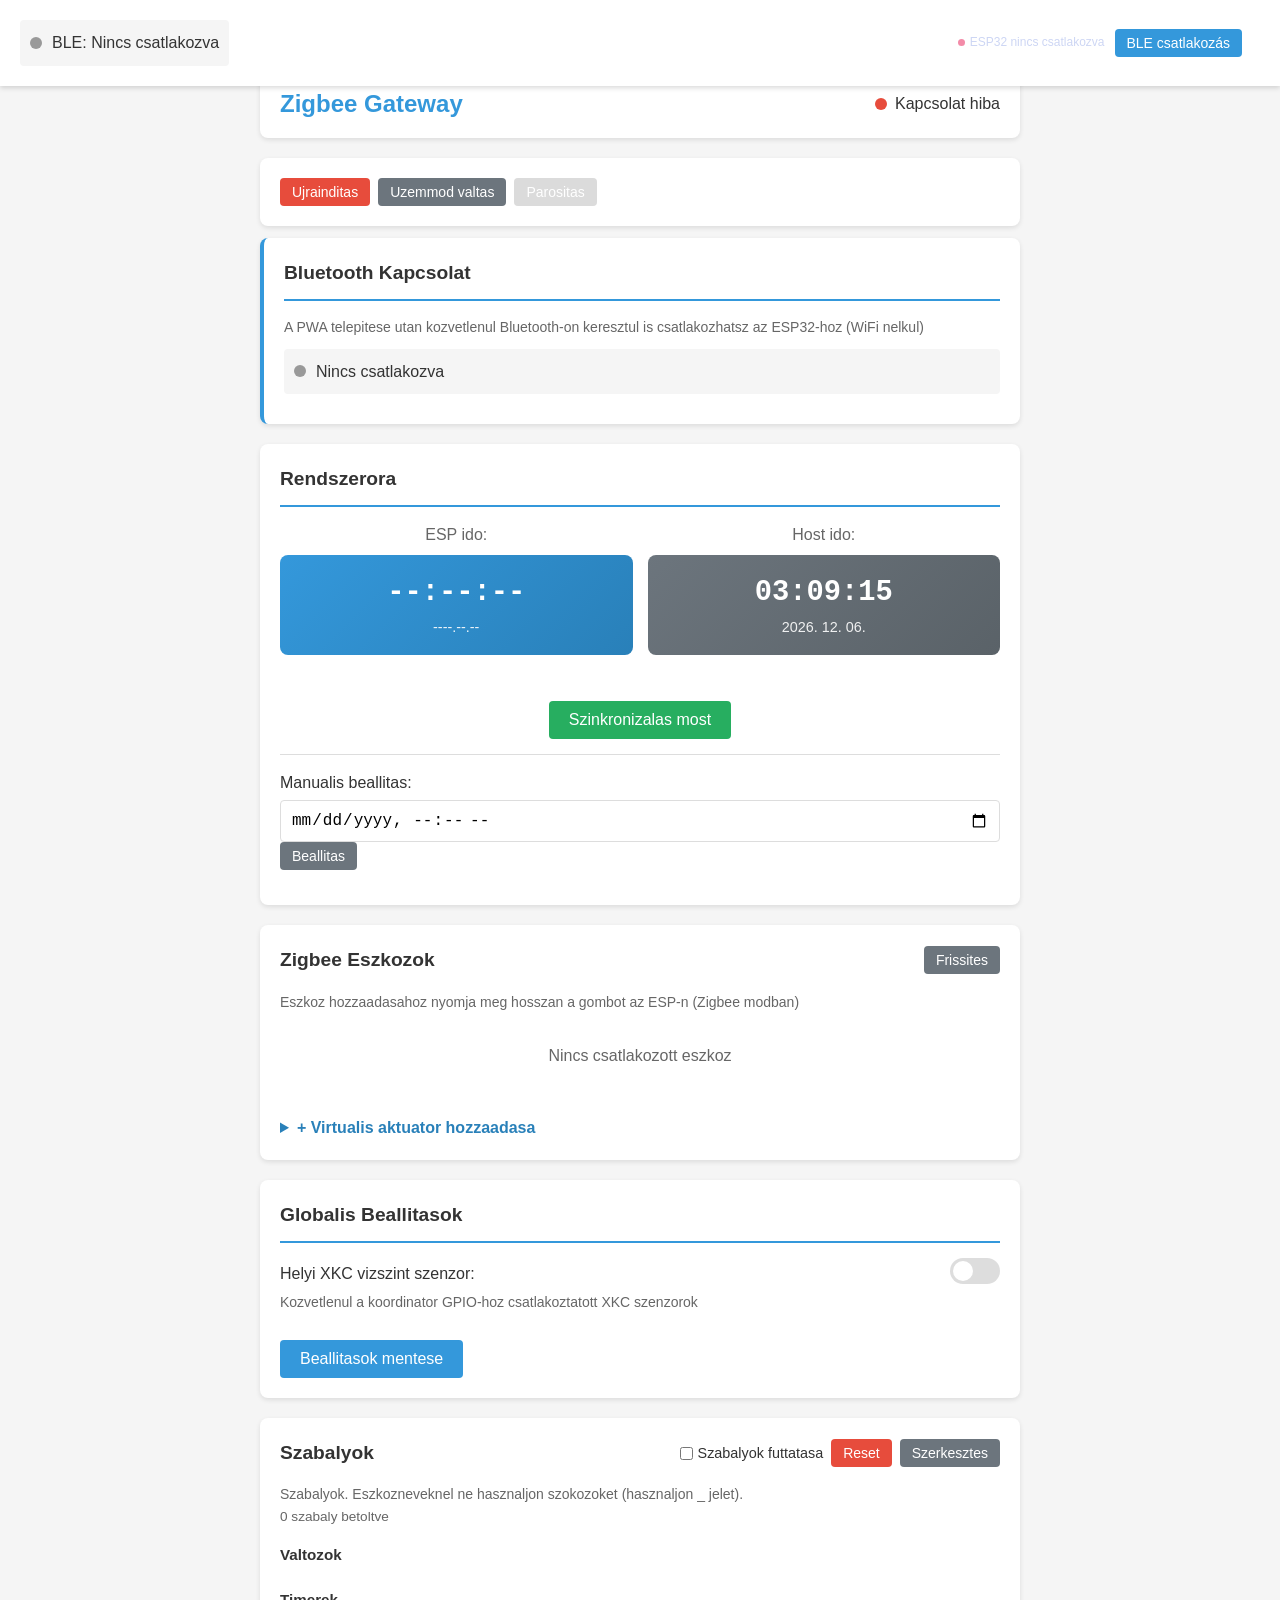
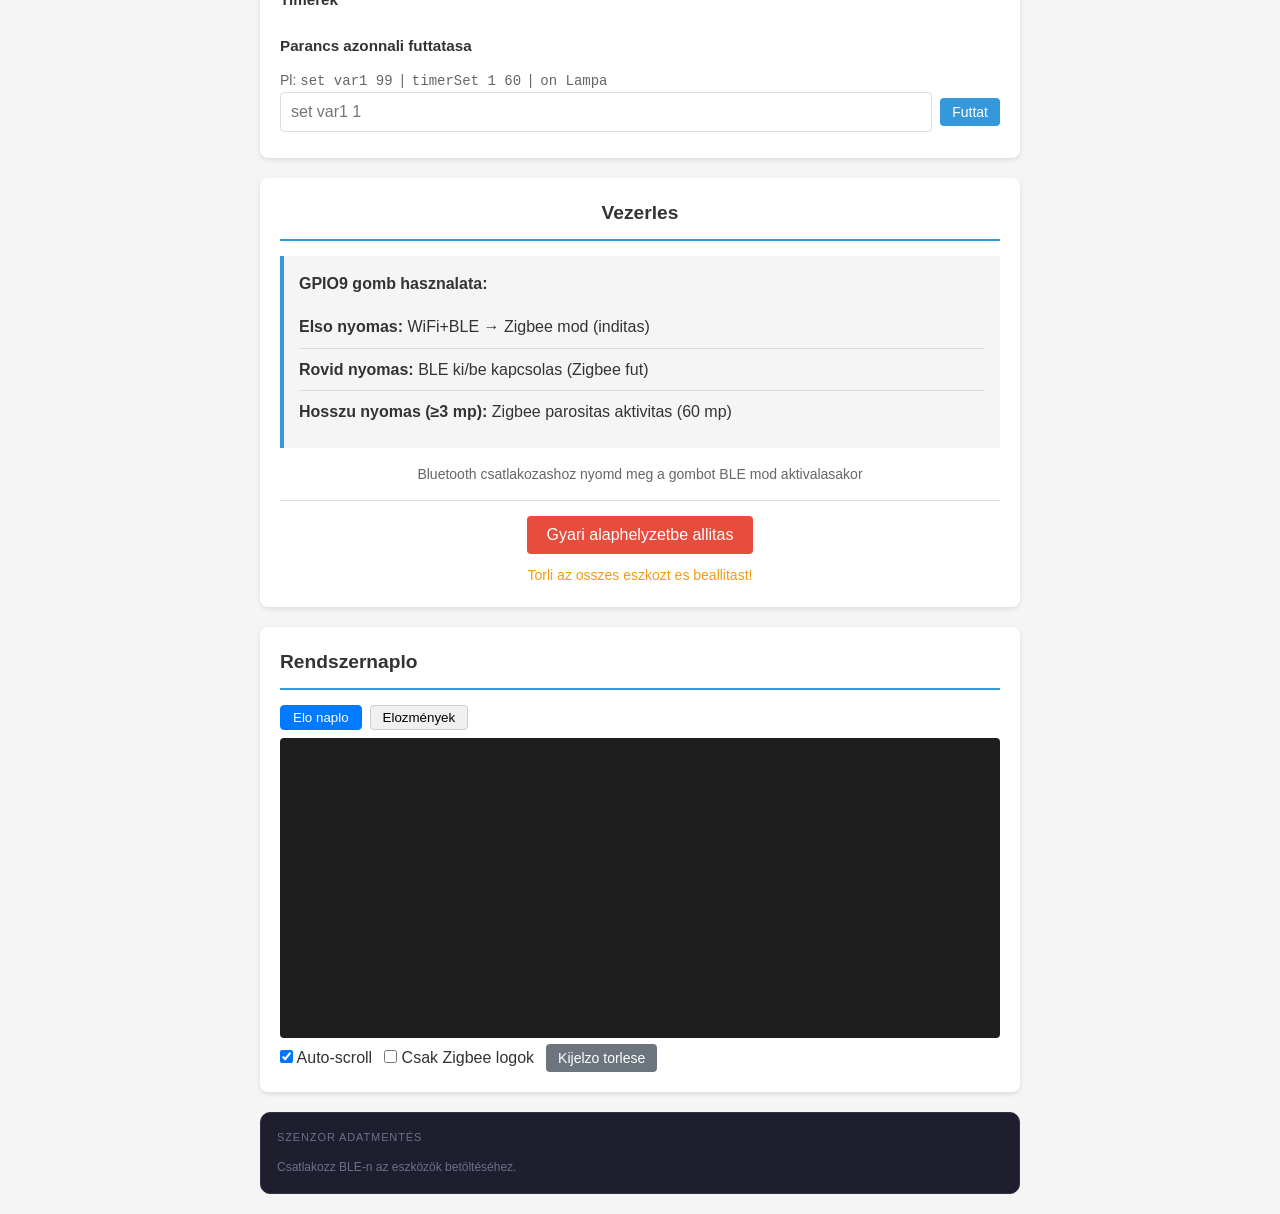
==== commit bedaab02: "fix: sync proxy web - add_virtual_device endpoint + apiRequest Co-Authored-By: Claude Sonnet 4.6 <no" ====
--- a/scripts/esp32-web/index.html
+++ b/scripts/esp32-web/index.html
@@ -93,6 +93,26 @@
                 <div id="device-list" class="device-list">
                     <p class="no-devices">Nincs csatlakozott eszkoz</p>
                 </div>
+
+                <!-- Virtual actuator add -->
+                <details style="margin-top:1rem;">
+                    <summary style="cursor:pointer;font-weight:600;color:#2980b9;">+ Virtualis aktuator hozzaadasa</summary>
+                    <div style="margin-top:0.75rem;padding:0.75rem;background:#f8f9fa;border-radius:6px;">
+                        <div class="form-group">
+                            <label for="new-virtual-name">Nev:</label>
+                            <input type="text" id="new-virtual-name" placeholder="pl. Ontozovezerlő">
+                        </div>
+                        <div class="form-group">
+                            <label for="new-virtual-on">BE parancs:</label>
+                            <input type="text" id="new-virtual-on" placeholder="pl. set var4 1">
+                        </div>
+                        <div class="form-group">
+                            <label for="new-virtual-off">KI parancs:</label>
+                            <input type="text" id="new-virtual-off" placeholder="pl. set var4 0">
+                        </div>
+                        <button onclick="addVirtualDevice()" class="btn btn-primary btn-small">Letrehozas</button>
+                    </div>
+                </details>
             </section>
 
             <!-- Global Settings Section -->
@@ -201,6 +221,17 @@
                     <h3 class="rules-subheader">Timerek</h3>
                     <div id="rules-timers-list" class="rules-cards"></div>
                 </div>
+
+                <!-- Rules command exec -->
+                <div style="margin-top:1rem;">
+                    <h3 class="rules-subheader">Parancs azonnali futtatasa</h3>
+                    <p class="hint">Pl: <code>set var1 99</code> &nbsp;|&nbsp; <code>timerSet 1 60</code> &nbsp;|&nbsp; <code>on Lampa</code></p>
+                    <div style="display:flex;gap:0.5rem;align-items:center;">
+                        <input type="text" id="rules-exec-cmd" placeholder="set var1 1" style="flex:1;">
+                        <button onclick="execRulesCmd()" class="btn btn-primary btn-small">Futtat</button>
+                    </div>
+                    <div id="rules-exec-result" style="margin-top:6px;font-size:0.85em;"></div>
+                </div>
             </section>
 
             <!-- Mode Control Info Section -->
@@ -279,15 +310,18 @@
                         </div>
 
                         <div class="form-group">
-                            <label for="edit-mode">Mukodesi mod:</label>
-                            <select id="edit-mode" onchange="onModeChange()">
-                                <option value="fixed_time">Fix idopont</option>
-                                <option value="delay">Delay (Kesleltetes)</option>
-                            </select>
+                            <label>Mukodesi mod:</label>
+                            <div style="display:flex;gap:1.5rem;margin-top:4px;">
+                                <label><input type="checkbox" id="edit-mode-fixed" onchange="onModeChange()"> Fix idopont</label>
+                                <label><input type="checkbox" id="edit-mode-delay" onchange="onModeChange()"> Ismetles (delay)</label>
+                            </div>
+                            <small class="hint" id="interval-mode-hint" style="display:none;color:#e67e22;">
+                                &#9201; Interval mod: a delay ciklus csak az idoablak(ok)on belul fut, kulonben KI.
+                            </small>
                         </div>
 
                         <!-- Fixed Time Mode Settings -->
-                        <div id="fixed-time-settings">
+                        <div id="fixed-time-settings" class="hidden">
                             <div id="time-pairs-container"></div>
                             <button type="button" onclick="addTimePair()" class="btn btn-secondary btn-small">
                                 + Uj idopont hozzaadasa
@@ -311,6 +345,18 @@
                                 <label for="edit-delay-off2">OFF2 idotartam (perc):</label>
                                 <input type="number" id="edit-delay-off2" min="0" max="1440" value="30">
                                 <small class="hint">Kesleltetes az ON utan (lehet 0)</small>
+                            </div>
+                        </div>
+
+                        <!-- Virtual actuator commands -->
+                        <div id="virtual-cmd-settings" class="hidden">
+                            <div class="form-group">
+                                <label for="edit-virtual-on-cmd">BE parancs (rules engine):</label>
+                                <input type="text" id="edit-virtual-on-cmd" placeholder="pl. set var4 1">
+                            </div>
+                            <div class="form-group">
+                                <label for="edit-virtual-off-cmd">KI parancs (rules engine):</label>
+                                <input type="text" id="edit-virtual-off-cmd" placeholder="pl. set var4 0">
                             </div>
                         </div>
                     </div>
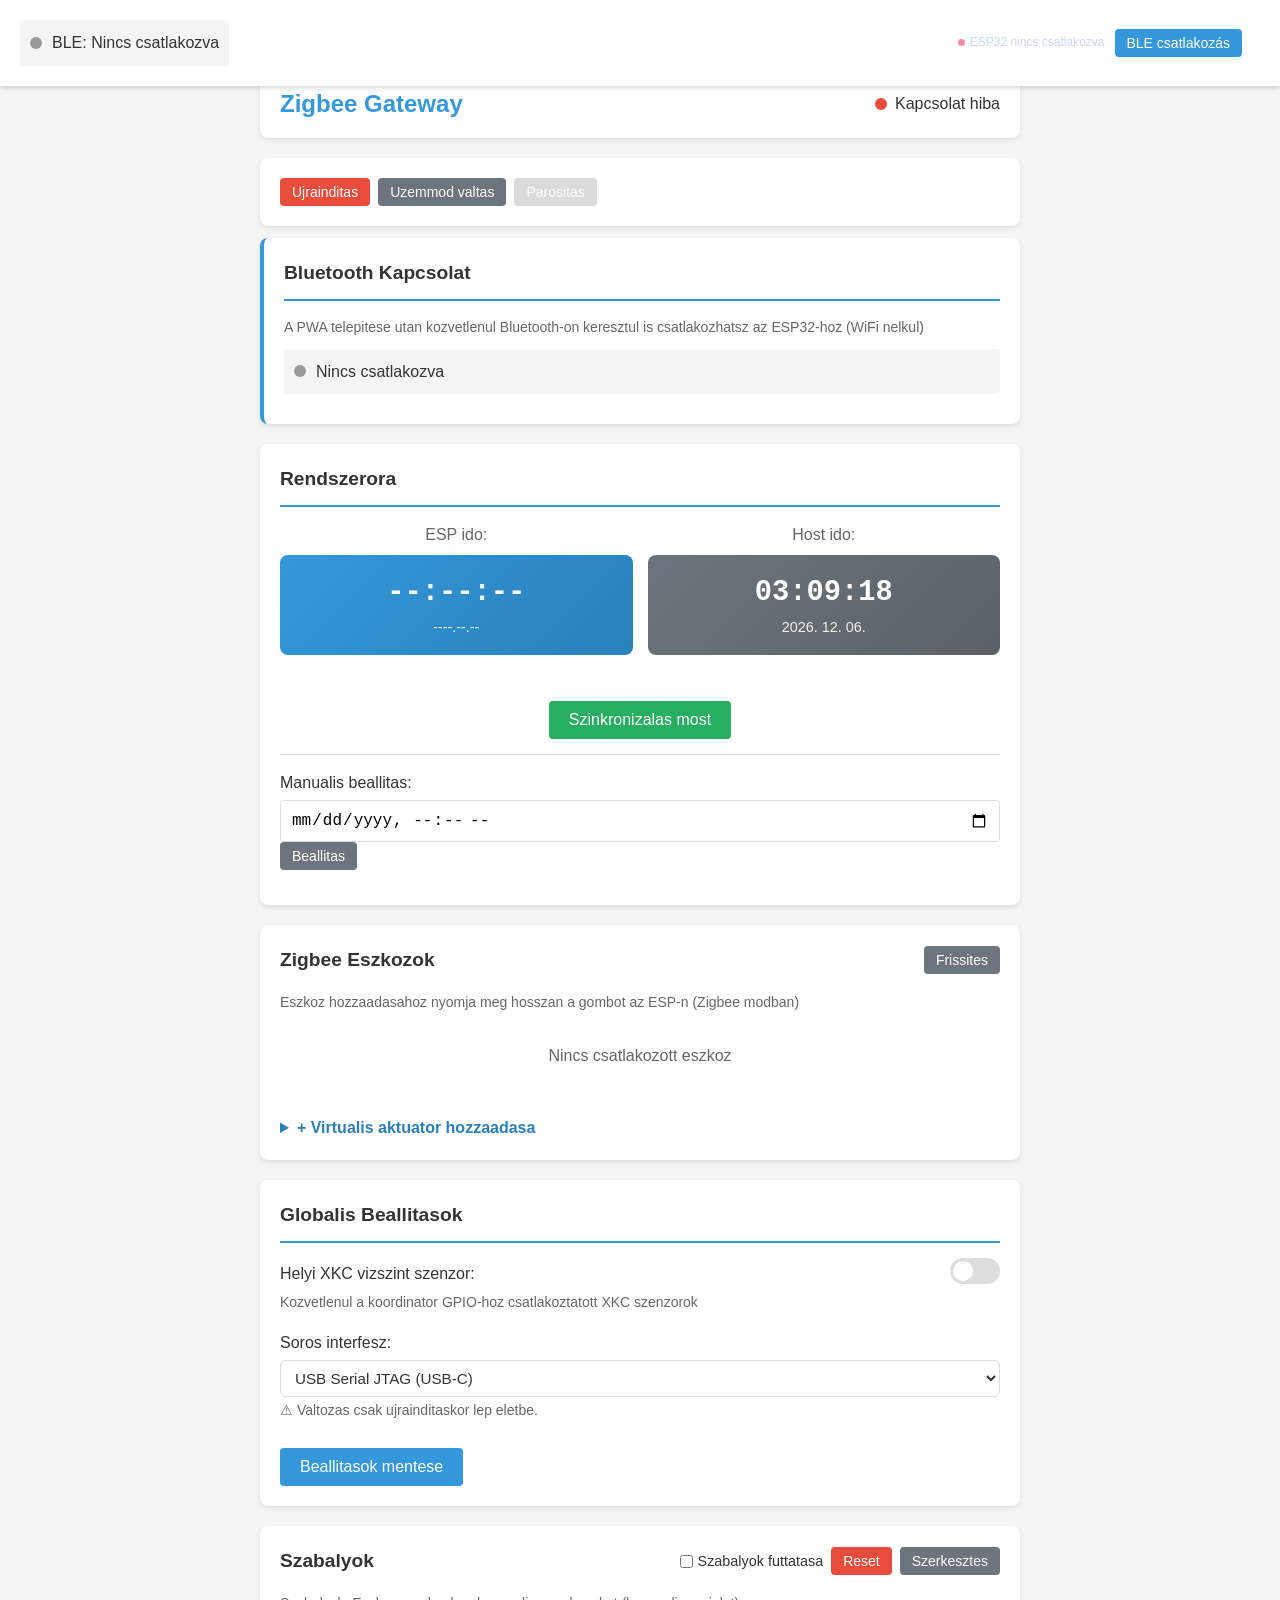
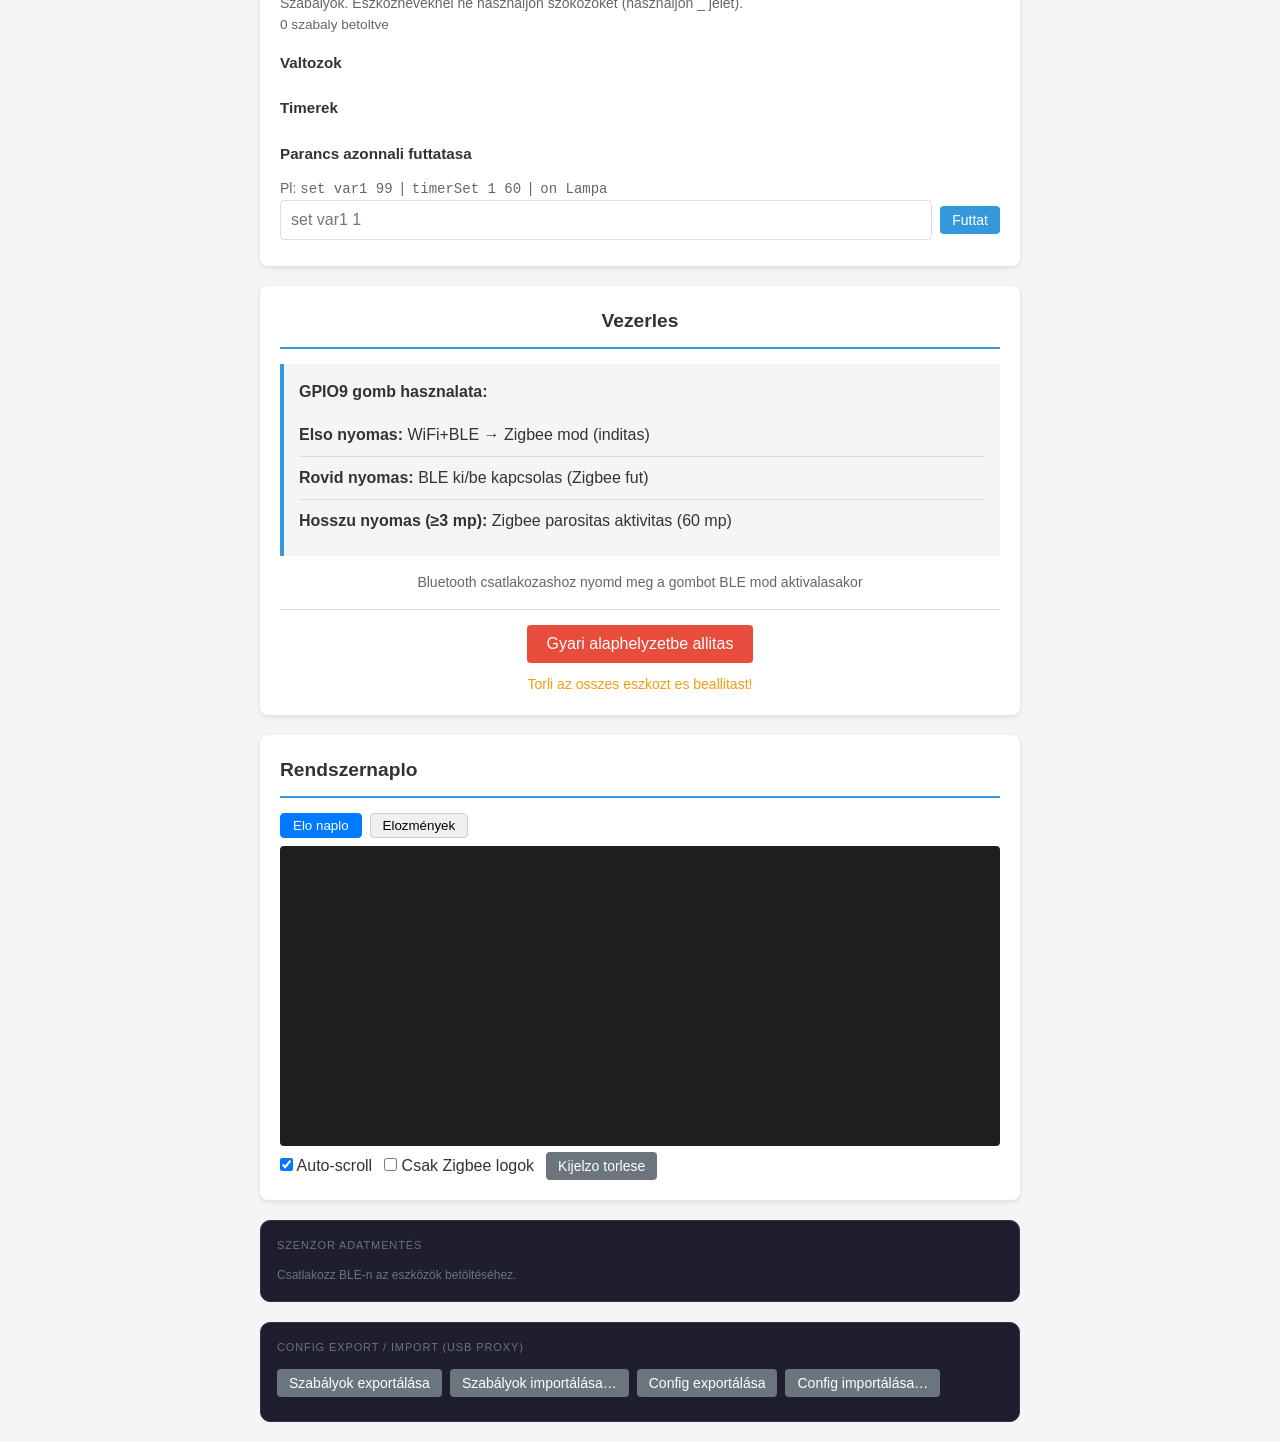
==== commit 32a7417f: "fix: camera device auto-detect, sync CLCode01 web UI, add config export/import proxy - scripts/confi" ====
--- a/scripts/esp32-web/index.html
+++ b/scripts/esp32-web/index.html
@@ -134,6 +134,14 @@
                 <!-- GPIO Pin Selection (shown only when toggle is ON) -->
                 <div id="xkc-gpio-settings" class="hidden">
                     <div class="form-group">
+                        <label for="xkc-sense-mode">Erzekelesi mod:</label>
+                        <select id="xkc-sense-mode" class="form-select" onchange="onXkcSenseModeChange()">
+                            <option value="0">Digitalis (GPIO)</option>
+                            <option value="1">Analog (ADC + kuszobertek)</option>
+                        </select>
+                        <small class="hint">Analog mod: atmeneti megoldas szintilleszto nelkul, ha a szenzor "magas" jele nem er el megbizhato digitalis logikai szintet. Digitalis modban a bemenet normal GPIO-kent (belso lehuzo ellenallassal) mukodik.</small>
+                    </div>
+                    <div class="form-group">
                         <label for="xkc-gpio-lower">Also szenzor GPIO:</label>
                         <select id="xkc-gpio-lower" class="form-select"></select>
                     </div>
@@ -141,10 +149,25 @@
                         <label for="xkc-gpio-upper">Felso szenzor GPIO:</label>
                         <select id="xkc-gpio-upper" class="form-select"></select>
                     </div>
+                    <div id="xkc-threshold-settings" class="form-group hidden">
+                        <label for="xkc-threshold-mv">Kuszobertek (mV):</label>
+                        <input type="number" id="xkc-threshold-mv" class="form-select" min="0" max="3900" step="10" value="1500">
+                        <small class="hint">Analog modban ez felett szamit a szint "magasnak".</small>
+                    </div>
                     <div class="warning-box">
                         &#9888; A GPIO labak modositasa hardware csatlakozast igenyel.
                         Ellenorizze, hogy a szenzorok a megfelelo labakra vannak kotve!
                     </div>
+                </div>
+
+                <!-- Serial Interface -->
+                <div class="form-group" style="margin-top:14px">
+                    <label for="serial-interface">Soros interfesz:</label>
+                    <select id="serial-interface" class="form-select">
+                        <option value="0">USB Serial JTAG (USB-C)</option>
+                        <option value="1">UART0 (GPIO21 TX / GPIO20 RX) &mdash; WiFi Gateway</option>
+                    </select>
+                    <small class="hint">&#9888; Valtozas csak ujrainditaskor lep eletbe.</small>
                 </div>
 
                 <button onclick="saveGlobalConfig()" class="btn btn-primary" style="margin-top:10px">Beallitasok mentese</button>
--- a/scripts/esp32-web/style.css
+++ b/scripts/esp32-web/style.css
@@ -1093,3 +1093,256 @@
 
     .rules-header-actions { flex-direction: column; align-items: flex-start; }
 }
+
+/* Sensor card — value display */
+.sensor-device {
+    border-left: 4px solid var(--primary-color);
+}
+
+.sensor-value-display {
+    display: flex;
+    align-items: baseline;
+    gap: 6px;
+    margin: 8px 0 4px;
+}
+
+.sensor-value-number {
+    font-size: 1.8rem;
+    font-weight: bold;
+    color: var(--primary-color);
+}
+
+.sensor-value-unit {
+    font-size: 1rem;
+    color: var(--text-light);
+}
+
+/* Battery bar */
+.sensor-battery {
+    display: flex;
+    align-items: center;
+    gap: 8px;
+    margin-bottom: 4px;
+}
+
+.battery-bar-bg {
+    width: 36px;
+    height: 14px;
+    background: var(--border-color);
+    border-radius: 3px;
+    overflow: hidden;
+}
+
+.battery-bar {
+    height: 100%;
+    border-radius: 3px;
+    transition: width 0.3s;
+}
+
+.battery-high { background-color: var(--success-color); }
+.battery-mid  { background-color: var(--warning-color); }
+.battery-low  { background-color: var(--danger-color); }
+
+.battery-percent, .battery-voltage {
+    font-size: 0.8rem;
+    color: var(--text-light);
+}
+
+/* Modal — sensor current value header */
+.sensor-current-value {
+    text-align: center;
+    padding: 14px;
+    background: linear-gradient(135deg, var(--primary-color), var(--primary-dark));
+    border-radius: 8px;
+    color: white;
+    margin-bottom: 15px;
+}
+
+.sensor-current-value .sensor-value-number {
+    color: white;
+    font-size: 2.2rem;
+}
+
+.sensor-current-value .sensor-value-unit {
+    color: rgba(255,255,255,0.85);
+    font-size: 1.2rem;
+}
+
+/* Threshold groups in modal */
+.threshold-group {
+    background: var(--bg-color);
+    border-radius: 6px;
+    padding: 12px;
+    margin-bottom: 12px;
+}
+
+.threshold-group h3 {
+    font-size: 0.95rem;
+    color: var(--text-color);
+    margin-bottom: 8px;
+    font-weight: 600;
+}
+
+.threshold-group .form-group {
+    margin-bottom: 8px;
+}
+
+.threshold-group .form-group:last-child {
+    margin-bottom: 0;
+}
+
+.threshold-logic {
+    display: flex;
+    gap: 12px;
+    margin-bottom: 10px;
+    font-size: 0.8rem;
+    font-family: monospace;
+}
+
+.threshold-logic .logic-on {
+    padding: 3px 8px;
+    background-color: #d4edda;
+    color: #155724;
+    border-radius: 3px;
+}
+
+.threshold-logic .logic-off {
+    padding: 3px 8px;
+    background-color: #f8d7da;
+    color: #721c24;
+    border-radius: 3px;
+}
+
+/* Sensor-controlled ON/OFF device */
+.device-item.sensor-controlled {
+    border-left: 4px solid var(--warning-color);
+}
+
+.sensor-control-info {
+    font-size: 0.8rem;
+    color: var(--text-light);
+    margin: 2px 0;
+}
+
+.sensor-control-badge {
+    display: inline-block;
+    padding: 2px 8px;
+    background-color: #fff3cd;
+    color: #856404;
+    border-radius: 3px;
+    font-size: 0.75rem;
+    font-weight: 500;
+    margin-left: 4px;
+}
+
+.state-sensor {
+    background-color: var(--warning-color);
+    color: white;
+}
+
+.sensor-control-warning {
+    background-color: #fff3cd;
+    color: #856404;
+    border: 1px solid #ffc107;
+    border-radius: 6px;
+    padding: 10px 12px;
+    margin-bottom: 12px;
+    font-size: 0.85rem;
+    line-height: 1.4;
+}
+
+/* Inline radio buttons */
+.inline-radio {
+    display: flex;
+    gap: 24px;
+}
+
+.inline-radio label {
+    display: flex;
+    align-items: center;
+    gap: 6px;
+    font-weight: normal;
+    cursor: pointer;
+}
+
+.inline-radio input[type="radio"] {
+    width: auto;
+}
+
+/* Toggle Switch */
+.switch {
+    position: relative;
+    display: inline-block;
+    width: 50px;
+    height: 26px;
+    flex-shrink: 0;
+}
+
+.switch input {
+    opacity: 0;
+    width: 0;
+    height: 0;
+}
+
+.switch .slider {
+    position: absolute;
+    cursor: pointer;
+    top: 0;
+    left: 0;
+    right: 0;
+    bottom: 0;
+    background-color: var(--border-color);
+    transition: .3s;
+}
+
+.switch .slider.round {
+    border-radius: 26px;
+}
+
+.switch .slider:before {
+    position: absolute;
+    content: "";
+    height: 20px;
+    width: 20px;
+    left: 3px;
+    bottom: 3px;
+    background-color: white;
+    transition: .3s;
+    border-radius: 50%;
+}
+
+.switch input:checked + .slider {
+    background-color: var(--primary-color);
+}
+
+.switch input:checked + .slider:before {
+    transform: translateX(24px);
+}
+
+.toggle-label {
+    display: flex;
+    justify-content: space-between;
+    align-items: center;
+    gap: 12px;
+}
+
+.warning-box {
+    background: rgba(243, 156, 18, 0.12);
+    border: 1px solid var(--warning-color);
+    border-radius: 8px;
+    padding: 10px 12px;
+    margin-top: 10px;
+    color: var(--warning-color);
+    font-size: 0.88em;
+    line-height: 1.4;
+}
+
+.form-select {
+    width: 100%;
+    padding: 8px 10px;
+    border: 1px solid var(--border-color);
+    border-radius: 6px;
+    font-size: 0.95em;
+    background: var(--card-bg);
+    color: var(--text-color);
+}
